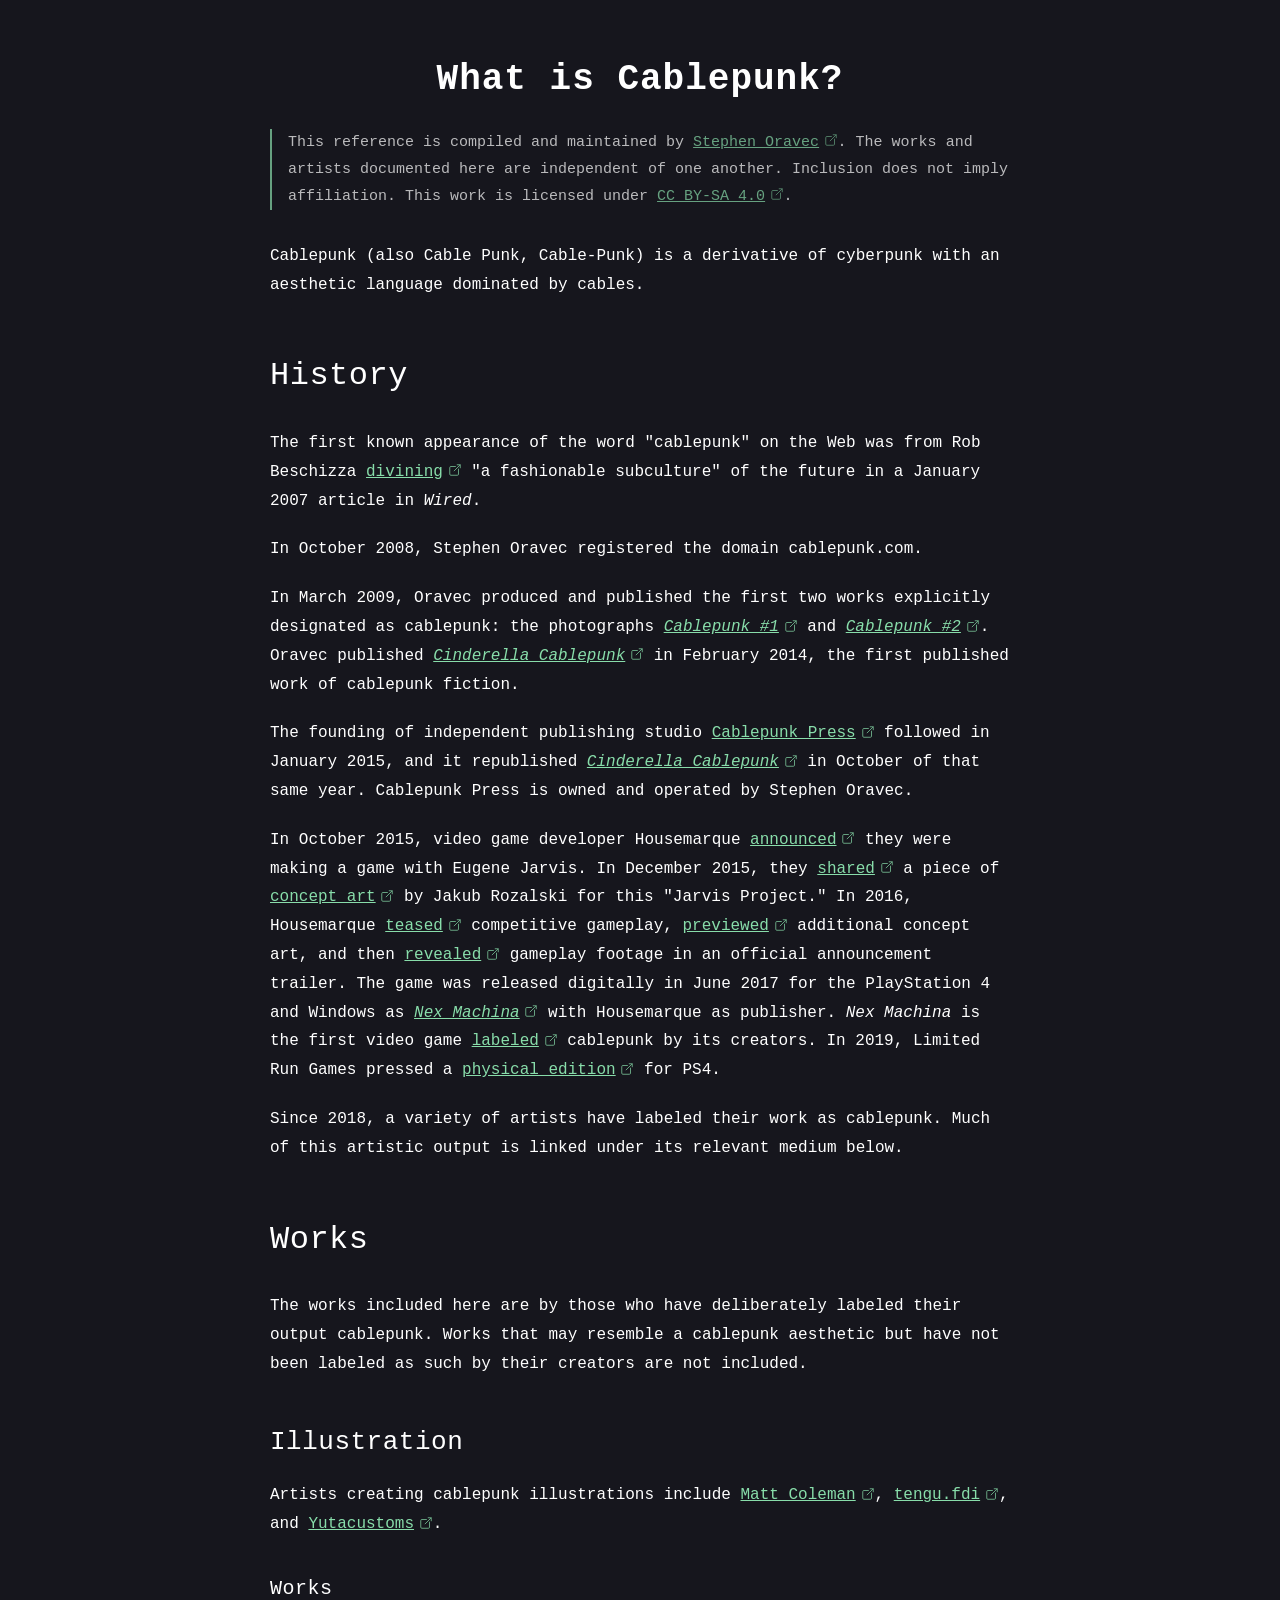
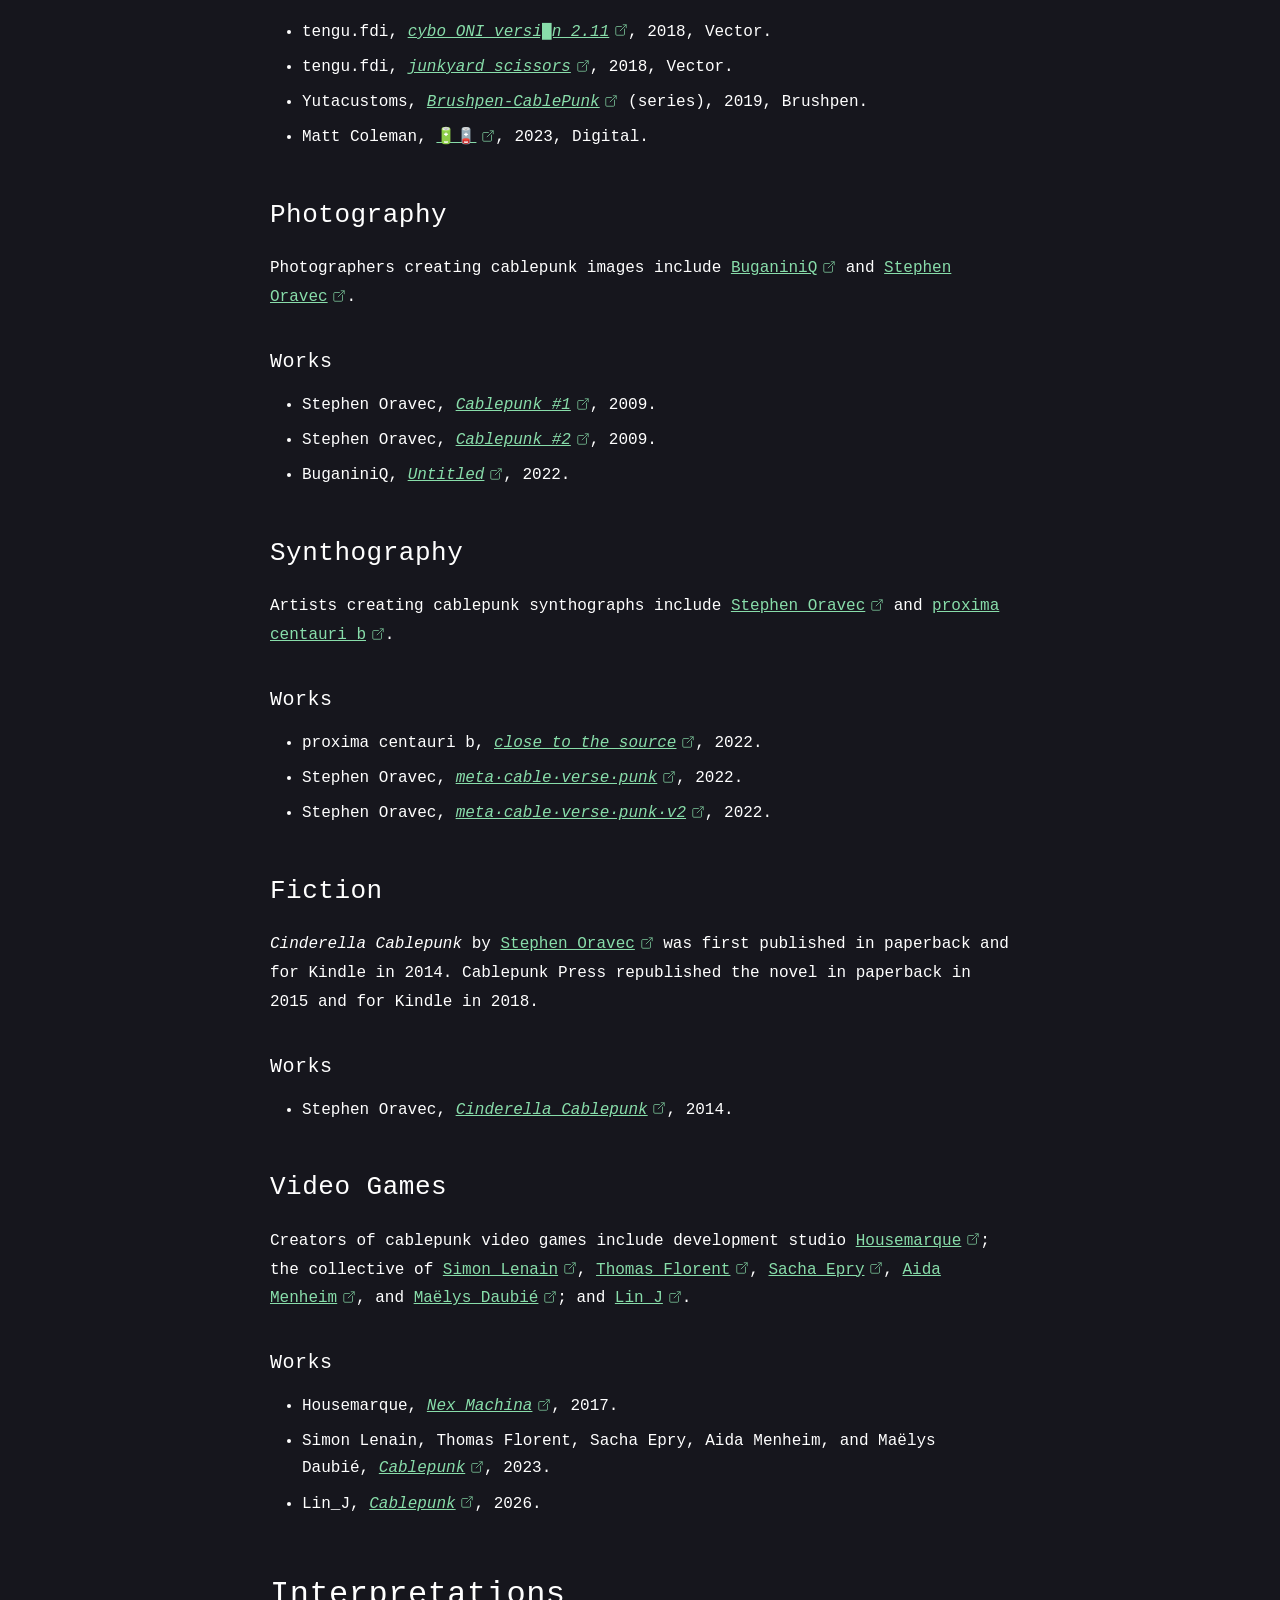
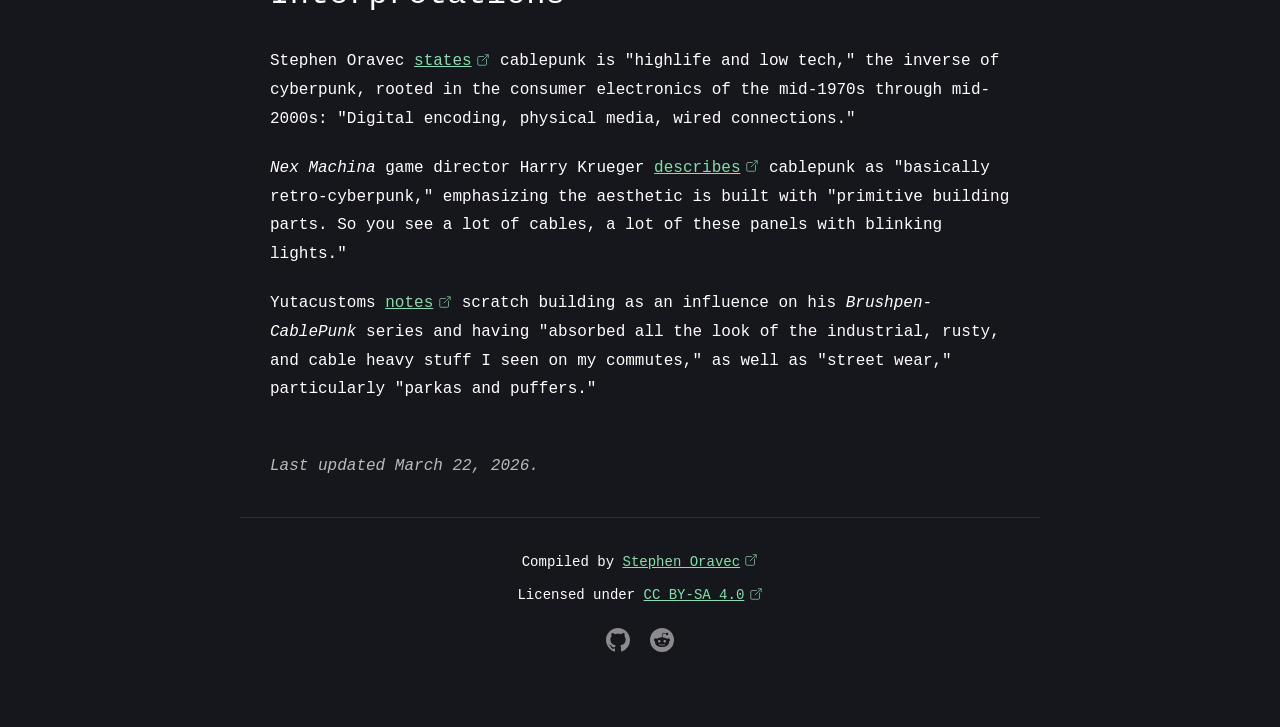
==== index.html @ 08243674 "Remove redundant tags" ====
<!DOCTYPE html>
<html lang="en">
<head>
    <meta charset="UTF-8">
    <meta name="viewport" content="width=device-width, initial-scale=1.0">
    <meta name="description" content="Cablepunk is a derivative of cyberpunk with an aesthetic language dominated by cables. A reference document: chronology and works.">
    <meta name="author" content="Stephen Oravec">
    <meta http-equiv="Content-Security-Policy" content="default-src 'self'; script-src 'none'; style-src 'self'; img-src 'self'; font-src 'self'; connect-src 'none'; frame-ancestors 'none'; base-uri 'self'; form-action 'self';">
    <title>What is Cablepunk? | cablepunk.net</title>
    <link rel="icon" type="image/png" href="/favicon.png">
    <link rel="stylesheet" href="/css/styles.css">
    <meta property="og:title" content="What is Cablepunk?">
    <meta property="og:description" content="Cablepunk is a derivative of cyberpunk with an aesthetic language dominated by cables. A reference document: chronology and works.">
    <meta property="og:url" content="https://cablepunk.net">
    <meta property="og:type" content="article">
    <meta property="og:site_name" content="cablepunk.net">
    <link rel="canonical" href="https://cablepunk.net">

    <script type="application/ld+json">
    {
        "@context": "https://schema.org",
        "@type": "Article",
        "headline": "What is Cablepunk?",
        "description": "Cablepunk is a derivative of cyberpunk with an aesthetic language dominated by cables. A reference document: chronology and works.",
        "author": {
            "@type": "Person",
            "name": "Stephen Oravec",
            "url": "https://stephenoravec.com"
        },
        "url": "https://cablepunk.net",
        "datePublished": "2026-03-22",
        "dateModified": "2026-03-22",
        "license": "https://creativecommons.org/licenses/by-sa/4.0/",
        "inLanguage": "en"
    }
    </script>
</head>
<body>
    <main>
        <article>
            <h1>What is Cablepunk?</h1>

            <p class="editorial-statement">This reference is compiled and maintained by <a href="https://stephenoravec.com" target="_blank" rel="noopener noreferrer">Stephen Oravec<span class="sr-only"> (opens in new tab)</span></a>. The works and artists documented here are independent of one another. Inclusion does not imply affiliation. This work is licensed under <a href="https://creativecommons.org/licenses/by-sa/4.0/" target="_blank" rel="noopener noreferrer">CC BY-SA 4.0<span class="sr-only"> (opens in new tab)</span></a>.</p>

            <p>Cablepunk (also Cable Punk, Cable-Punk) is a derivative of cyberpunk with an aesthetic language dominated by cables.</p>

            <h2>History</h2>

            <p>The first known appearance of the word "cablepunk" on the Web was from Rob Beschizza <a href="https://web.archive.org/web/20161222092302/https://www.wired.com/2007/01/memory_infinite/" target="_blank" rel="noopener noreferrer">divining<span class="sr-only"> (opens in new tab)</span></a> "a fashionable subculture" of the future in a January 2007 article in <em>Wired</em>.</p>

            <p>In October 2008, Stephen Oravec registered the domain cablepunk.com.</p>

            <p>In March 2009, Oravec produced and published the first two works explicitly designated as cablepunk: the photographs <em><a href="https://www.redbubble.com/shop/ap/4778109" target="_blank" rel="noopener noreferrer">Cablepunk #1<span class="sr-only"> (opens in new tab)</span></a></em> and <em><a href="https://www.redbubble.com/shop/ap/4784478" target="_blank" rel="noopener noreferrer">Cablepunk #2<span class="sr-only"> (opens in new tab)</span></a></em>. Oravec published <em><a href="https://www.amazon.com/Cinderella-Cablepunk-Stephen-Oravec/dp/1495960048/" target="_blank" rel="noopener noreferrer">Cinderella Cablepunk<span class="sr-only"> (opens in new tab)</span></a></em> in February 2014, the first published work of cablepunk fiction.</p>

            <p>The founding of independent publishing studio <a href="https://cablepunk.press/about" target="_blank" rel="noopener noreferrer">Cablepunk Press<span class="sr-only"> (opens in new tab)</span></a> followed in January 2015, and it republished <em><a href="https://www.amazon.com/Cinderella-Cablepunk-Stephen-Oravec/dp/099695340X/" target="_blank" rel="noopener noreferrer">Cinderella Cablepunk<span class="sr-only"> (opens in new tab)</span></a></em> in October of that same year. Cablepunk Press is owned and operated by Stephen Oravec.</p>

            <p>In October 2015, video game developer Housemarque <a href="https://www.youtube.com/watch?v=muyAEVPIXbU" target="_blank" rel="noopener noreferrer">announced<span class="sr-only"> (opens in new tab)</span></a> they were making a game with Eugene Jarvis. In December 2015, they <a href="https://web.archive.org/web/20151217023716/http://www.housemarque.com/xmas-calendar-day-9/" target="_blank" rel="noopener noreferrer">shared<span class="sr-only"> (opens in new tab)</span></a> a piece of <a href="https://web.archive.org/web/20160412103547/http://www.housemarque.com/wp-site/wp-content/uploads/2015/12/jackub.jpg" target="_blank" rel="noopener noreferrer">concept art<span class="sr-only"> (opens in new tab)</span></a> by Jakub Rozalski for this "Jarvis Project." In 2016, Housemarque <a href="https://www.youtube.com/watch?v=xsXp6oAu9N8" target="_blank" rel="noopener noreferrer">teased<span class="sr-only"> (opens in new tab)</span></a> competitive gameplay, <a href="https://www.youtube.com/watch?v=u3Y4rEE38uM" target="_blank" rel="noopener noreferrer">previewed<span class="sr-only"> (opens in new tab)</span></a> additional concept art, and then <a href="https://www.youtube.com/watch?v=7DeoMXhzypU" target="_blank" rel="noopener noreferrer">revealed<span class="sr-only"> (opens in new tab)</span></a> gameplay footage in an official announcement trailer. The game was released digitally in June 2017 for the PlayStation 4 and Windows as <em><a href="https://en.wikipedia.org/wiki/Nex_Machina" target="_blank" rel="noopener noreferrer">Nex Machina<span class="sr-only"> (opens in new tab)</span></a></em> with Housemarque as publisher. <em>Nex Machina</em> is the first video game <a href="https://web.archive.org/web/20170130153958/https://housemarque.com/nex-machina-is-set-in-a-cablepunk-world/" target="_blank" rel="noopener noreferrer">labeled<span class="sr-only"> (opens in new tab)</span></a> cablepunk by its creators. In 2019, Limited Run Games pressed a <a href="https://limitedrungames.com/products/limited-run-90-nex-machina-ps4" target="_blank" rel="noopener noreferrer">physical edition<span class="sr-only"> (opens in new tab)</span></a> for PS4.</p>

            <p>Since 2018, a variety of artists have labeled their work as cablepunk. Much of this artistic output is linked under its relevant medium below.</p>

            <h2>Works</h2>

            <p>The works included here are by those who have deliberately labeled their output cablepunk. Works that may resemble a cablepunk aesthetic but have not been labeled as such by their creators are not included.</p>

            <h3>Illustration</h3>

            <p>Artists creating cablepunk illustrations include <a href="https://www.instagram.com/mattnowhere.art/" target="_blank" rel="noopener noreferrer">Matt Coleman<span class="sr-only"> (opens in new tab)</span></a>, <a href="https://about.me/tengufdi" target="_blank" rel="noopener noreferrer">tengu.fdi<span class="sr-only"> (opens in new tab)</span></a>, and <a href="https://www.reddit.com/user/yutacustoms/" target="_blank" rel="noopener noreferrer">Yutacustoms<span class="sr-only"> (opens in new tab)</span></a>.</p>

            <h4>Works</h4>

            <ul>
                <li>tengu.fdi, <em><a href="https://www.instagram.com/p/BiaBCb6H7Zx/" target="_blank" rel="noopener noreferrer">cybo ONI versi█n 2.11<span class="sr-only"> (opens in new tab)</span></a></em>, 2018, Vector.</li>
                <li>tengu.fdi, <em><a href="https://www.instagram.com/p/Bie7tUHHh19/" target="_blank" rel="noopener noreferrer">junkyard scissors<span class="sr-only"> (opens in new tab)</span></a></em>, 2018, Vector.</li>
                <li>Yutacustoms, <em><a href="https://web.archive.org/web/20190818212635/https://yutacustoms.com/portfolio/brushpen-cablepunk/" target="_blank" rel="noopener noreferrer">Brushpen-CablePunk<span class="sr-only"> (opens in new tab)</span></a></em> (series), 2019, Brushpen.</li>
                <li>Matt Coleman, <a href="https://www.instagram.com/p/CpGAnUFuaA3/" target="_blank" rel="noopener noreferrer">🔋🪫<span class="sr-only"> (opens in new tab)</span></a>, 2023, Digital.</li>
            </ul>

            <h3>Photography</h3>

            <p>Photographers creating cablepunk images include <a href="https://www.instagram.com/buganiniq/" target="_blank" rel="noopener noreferrer">BuganiniQ<span class="sr-only"> (opens in new tab)</span></a> and <a href="https://stephenoravec.com/" target="_blank" rel="noopener noreferrer">Stephen Oravec<span class="sr-only"> (opens in new tab)</span></a>.</p>

            <h4>Works</h4>

            <ul>
                <li>Stephen Oravec, <em><a href="https://www.redbubble.com/shop/ap/4778109" target="_blank" rel="noopener noreferrer">Cablepunk #1<span class="sr-only"> (opens in new tab)</span></a></em>, 2009.</li>
                <li>Stephen Oravec, <em><a href="https://www.redbubble.com/shop/ap/4784478" target="_blank" rel="noopener noreferrer">Cablepunk #2<span class="sr-only"> (opens in new tab)</span></a></em>, 2009.</li>
                <li>BuganiniQ, <em><a href="https://www.instagram.com/p/CYMh8RDhj-x/" target="_blank" rel="noopener noreferrer">Untitled<span class="sr-only"> (opens in new tab)</span></a></em>, 2022.</li>
            </ul>

            <h3>Synthography</h3>

            <p>Artists creating cablepunk synthographs include <a href="https://stephenoravec.com/" target="_blank" rel="noopener noreferrer">Stephen Oravec<span class="sr-only"> (opens in new tab)</span></a> and <a href="https://proximacentaurib.xyz/" target="_blank" rel="noopener noreferrer">proxima centauri b<span class="sr-only"> (opens in new tab)</span></a>.</p>

            <h4>Works</h4>

            <ul>
                <li>proxima centauri b, <a href="https://www.instagram.com/p/CjUyrNCD4q_/" target="_blank" rel="noopener noreferrer"><em>close to the source</em><span class="sr-only"> (opens in new tab)</span></a>, 2022.</li>
                <li>Stephen Oravec, <a href="https://opensea.io/item/ethereum/0x73332dfc96b0d31856f7499e8b12417c43d25879/1" target="_blank" rel="noopener noreferrer"><em>meta·cable·verse·punk</em><span class="sr-only"> (opens in new tab)</span></a>, 2022.</li>
                <li>Stephen Oravec, <a href="https://opensea.io/item/polygon/0xed0b6104870401fa349209bd363a8d779d6b294c/111136037625213522615241391216553970449762786264174565612409490515988542652417" target="_blank" rel="noopener noreferrer"><em>meta·cable·verse·punk·v2</em><span class="sr-only"> (opens in new tab)</span></a>, 2022.</li>
            </ul>

            <h3>Fiction</h3>

            <p><em>Cinderella Cablepunk</em> by <a href="https://stephenoravec.com/" target="_blank" rel="noopener noreferrer">Stephen Oravec<span class="sr-only"> (opens in new tab)</span></a> was first published in paperback and for Kindle in 2014. Cablepunk Press republished the novel in paperback in 2015 and for Kindle in 2018.</p>

            <h4>Works</h4>

            <ul>
                <li>Stephen Oravec, <em><a href="https://www.amazon.com/Cinderella-Cablepunk-Stephen-Oravec/dp/1495960048/" target="_blank" rel="noopener noreferrer">Cinderella Cablepunk<span class="sr-only"> (opens in new tab)</span></a></em>, 2014.</li>
            </ul>

            <h3>Video Games</h3>

            <p>Creators of cablepunk video games include development studio <a href="https://housemarque.com/" target="_blank" rel="noopener noreferrer">Housemarque<span class="sr-only"> (opens in new tab)</span></a>; the collective of <a href="https://65230decb1b18.site123.me/" target="_blank" rel="noopener noreferrer">Simon Lenain<span class="sr-only"> (opens in new tab)</span></a>, <a href="https://whismirk.itch.io/" target="_blank" rel="noopener noreferrer">Thomas Florent<span class="sr-only"> (opens in new tab)</span></a>, <a href="https://ssoulslasher.wixsite.com/sacha-epry" target="_blank" rel="noopener noreferrer">Sacha Epry<span class="sr-only"> (opens in new tab)</span></a>, <a href="https://aidamenheim.myportfolio.com/" target="_blank" rel="noopener noreferrer">Aida Menheim<span class="sr-only"> (opens in new tab)</span></a>, and <a href="https://sheevsuke.artstation.com/" target="_blank" rel="noopener noreferrer">Maëlys Daubié<span class="sr-only"> (opens in new tab)</span></a>; and <a href="https://lin-j.itch.io/" target="_blank" rel="noopener noreferrer">Lin_J<span class="sr-only"> (opens in new tab)</span></a>.</p>

            <h4>Works</h4>

            <ul>
                <li>Housemarque, <em><a href="https://housemarque.com/games/nexmachina/" target="_blank" rel="noopener noreferrer">Nex Machina<span class="sr-only"> (opens in new tab)</span></a></em>, 2017.</li>
                <li>Simon Lenain, Thomas Florent, Sacha Epry, Aida Menheim, and Maëlys Daubié, <em><a href="https://web.archive.org/web/20230519204348/https://ekoon.itch.io/cablepunk" target="_blank" rel="noopener noreferrer">Cablepunk<span class="sr-only"> (opens in new tab)</span></a></em>, 2023.</li>
                <li>Lin_J, <em><a href="https://lin-j.itch.io/cablepunk" target="_blank" rel="noopener noreferrer">Cablepunk<span class="sr-only"> (opens in new tab)</span></a></em>, 2026.</li>
            </ul>

            <h2>Interpretations</h2>

            <p>Stephen Oravec <a href="https://stephenoravec.com/cablepunk" target="_blank" rel="noopener noreferrer">states<span class="sr-only"> (opens in new tab)</span></a> cablepunk is "highlife and low tech," the inverse of cyberpunk, rooted in the consumer electronics of the mid-1970s through mid-2000s: "Digital encoding, physical media, wired connections."</p>

            <p><em>Nex Machina</em> game director Harry Krueger <a href="https://www.youtube.com/watch?v=u3Y4rEE38uM" target="_blank" rel="noopener noreferrer">describes<span class="sr-only"> (opens in new tab)</span></a> cablepunk as "basically retro-cyberpunk," emphasizing the aesthetic is built with "primitive building parts. So you see a lot of cables, a lot of these panels with blinking lights."</p>

            <p>Yutacustoms <a href="https://web.archive.org/web/20190330063656/https://www.yutacustoms.com/2019/03/10/cable-punk-a-sub-genre-in-the-making/" target="_blank" rel="noopener noreferrer">notes<span class="sr-only"> (opens in new tab)</span></a> scratch building as an influence on his <em>Brushpen-CablePunk</em> series and having "absorbed all the look of the industrial, rusty, and cable heavy stuff I seen on my commutes," as well as "street wear," particularly "parkas and puffers."</p>

            <p class="updated"><em>Last updated March 22, 2026.</em></p>
        </article>
    </main>

    <footer>
        <p class="byline">Compiled by <a href="https://stephenoravec.com" target="_blank" rel="noopener noreferrer">Stephen Oravec<span class="sr-only"> (opens in new tab)</span></a></p>
        <p class="license">Licensed under <a href="https://creativecommons.org/licenses/by-sa/4.0/" target="_blank" rel="noopener noreferrer">CC BY-SA 4.0<span class="sr-only"> (opens in new tab)</span></a></p>
        <div class="footer-icons">
            <a href="https://github.com/StephenOravec/cablepunk.net" target="_blank" rel="noopener noreferrer" aria-label="GitHub repository">
                <svg width="24" height="24" viewBox="0 0 24 24" fill="currentColor" xmlns="http://www.w3.org/2000/svg">
                    <path d="M12 0C5.37 0 0 5.37 0 12c0 5.31 3.435 9.795 8.205 11.385.6.105.825-.255.825-.57 0-.285-.015-1.23-.015-2.235-3.015.555-3.795-.735-4.035-1.41-.135-.345-.72-1.41-1.23-1.695-.42-.225-1.02-.78-.015-.795.945-.015 1.62.87 1.845 1.23 1.08 1.815 2.805 1.305 3.495.99.105-.78.42-1.305.765-1.605-2.67-.3-5.46-1.335-5.46-5.925 0-1.305.465-2.385 1.23-3.225-.12-.3-.54-1.53.12-3.18 0 0 1.005-.315 3.3 1.23.96-.27 1.98-.405 3-.405s2.04.135 3 .405c2.295-1.56 3.3-1.23 3.3-1.23.66 1.65.24 2.88.12 3.18.765.84 1.23 1.905 1.23 3.225 0 4.605-2.805 5.625-5.475 5.925.435.375.81 1.095.81 2.22 0 1.605-.015 2.895-.015 3.3 0 .315.225.69.825.57A12.02 12.02 0 0024 12c0-6.63-5.37-12-12-12z"/>
                </svg>
            </a>
            <a href="https://www.reddit.com/r/cablepunk/" target="_blank" rel="noopener noreferrer" aria-label="r/cablepunk subreddit">
                <svg width="24" height="24" viewBox="0 0 24 24" fill="currentColor" xmlns="http://www.w3.org/2000/svg">
                    <path d="M12 0A12 12 0 000 12a12 12 0 0012 12 12 12 0 0012-12A12 12 0 0012 0zm5.01 4.744c.688 0 1.25.561 1.25 1.249a1.25 1.25 0 01-2.498.056l-2.597-.547-.8 3.747c1.824.07 3.48.632 4.674 1.488.308-.309.73-.491 1.207-.491.968 0 1.754.786 1.754 1.754 0 .716-.435 1.333-1.01 1.614a3.111 3.111 0 01.042.52c0 2.694-3.13 4.87-7.004 4.87-3.874 0-7.004-2.176-7.004-4.87 0-.183.015-.366.043-.534A1.748 1.748 0 014.028 12c0-.968.786-1.754 1.754-1.754.463 0 .898.196 1.207.49 1.207-.883 2.878-1.43 4.744-1.487l.885-4.182a.342.342 0 01.14-.197.35.35 0 01.238-.042l2.906.617a1.214 1.214 0 011.108-.701zM9.25 12C8.561 12 8 12.562 8 13.25c0 .687.561 1.248 1.25 1.248.687 0 1.248-.561 1.248-1.249 0-.688-.561-1.249-1.249-1.249zm5.5 0c-.687 0-1.248.561-1.248 1.25 0 .687.561 1.248 1.249 1.248.688 0 1.249-.561 1.249-1.249 0-.687-.562-1.249-1.25-1.249zm-5.466 3.99a.327.327 0 00-.231.094.33.33 0 000 .463c.842.842 2.484.913 2.961.913.477 0 2.105-.056 2.961-.913a.361.361 0 000-.463.327.327 0 00-.462 0c-.545.533-1.684.73-2.512.73-.828 0-1.953-.197-2.498-.73a.327.327 0 00-.219-.094z"/>
                </svg>
            </a>
        </div>
    </footer>
</body>
</html>
---- css/styles.css ----
/* ================================
   BASE
   ================================ */
* {
    margin: 0;
    padding: 0;
    box-sizing: border-box;
}

body {
    background-color: #16161d;
    color: #ffffff;
    font-family: "SF Mono", "Fira Code", "Consolas", "Monaco", "Courier New", monospace;
    min-height: 100vh;
    line-height: 1.8;
}

/* ================================
   MAIN CONTENT
   ================================ */
main {
    max-width: 800px;
    margin: 0 auto;
    padding: 2rem 20px 1rem 20px;
}

/* ================================
   TYPOGRAPHY
   ================================ */
h1 {
    font-size: 28px;
    letter-spacing: 1px;
    text-align: center;
    margin-bottom: 1rem;
}

h2 {
    font-size: 26px;
    font-weight: normal;
    margin-top: 2.5rem;
    margin-bottom: 1rem;
    letter-spacing: 0.5px;
}

h3 {
    font-size: 22px;
    font-weight: normal;
    margin-top: 2rem;
    margin-bottom: 0.75rem;
    letter-spacing: 0.5px;
}

h4 {
    font-size: 18px;
    font-weight: normal;
    margin-top: 1.5rem;
    margin-bottom: 0.5rem;
    letter-spacing: 0.5px;
}

p {
    margin-bottom: 1.25rem;
}

/* ================================
   LINKS
   ================================ */
a {
    color: #88ddaa;
    text-decoration: underline;
    transition: color 0.2s ease;
}

a:hover {
    color: #aaeebb;
}

/* ================================
   LISTS
   ================================ */
ul {
    margin-bottom: 1.25rem;
    padding-left: 2rem;
}

li {
    margin-bottom: 0.5rem;
    line-height: 1.7;
}

/* ================================
   EDITORIAL STATEMENT
   ================================ */
.editorial-statement {
    font-size: 14px;
    opacity: 0.7;
    border-left: 2px solid #88ddaa;
    padding-left: 1rem;
    margin-bottom: 2rem;
}

/* ================================
   UPDATED DATE
   ================================ */
.updated {
    font-size: 14px;
    margin-top: 3rem;
    opacity: 0.7;
}

/* ================================
   EXTERNAL LINK INDICATORS
   ================================ */
a[target="_blank"]::after {
    content: "";
    display: inline-block;
    width: 14px;
    height: 14px;
    margin-left: 0.3em;
    background-color: currentColor;
    mask-image: url('/images/open-outline.svg');
    mask-size: contain;
    mask-repeat: no-repeat;
    mask-position: center;
    -webkit-mask-image: url('/images/open-outline.svg');
    -webkit-mask-size: contain;
    -webkit-mask-repeat: no-repeat;
    -webkit-mask-position: center;
    vertical-align: -0.1em;
    opacity: 0.8;
    transition: opacity 0.2s ease;
    font-style: normal;
}

a[target="_blank"]:hover::after {
    opacity: 1;
}

/* ================================
   SCREEN READER
   ================================ */
.sr-only {
    position: absolute;
    width: 1px;
    height: 1px;
    padding: 0;
    margin: -1px;
    overflow: hidden;
    clip: rect(0, 0, 0, 0);
    white-space: nowrap;
    border-width: 0;
}

/* ================================
   FOOTER
   ================================ */
footer {
    max-width: 800px;
    margin: 0 auto;
    padding: 2rem 20px 3rem 20px;
    border-top: 1px solid rgba(255, 255, 255, 0.1);
    text-align: center;
}

.byline {
    font-size: 14px;
    margin-bottom: 0.5rem;
}

.license {
    font-size: 14px;
    margin-bottom: 1.25rem;
}

.footer-icons {
    display: flex;
    justify-content: center;
    gap: 1.25rem;
}

.footer-icons a {
    color: rgba(255, 255, 255, 0.5);
    text-decoration: none;
    transition: color 0.2s ease;
}

.footer-icons a:hover {
    color: #ffffff;
}

/* No external link icon on footer icons */
.footer-icons a::after {
    display: none;
}

/* ================================
   DESKTOP (768px and up)
   ================================ */
@media (min-width: 768px) {
    main {
        padding: 3rem 30px 1rem 30px;
    }

    h1 {
        font-size: 36px;
    }

    h2 {
        font-size: 32px;
        margin-top: 3rem;
        margin-bottom: 1.5rem;
    }

    h3 {
        font-size: 26px;
        margin-top: 2.5rem;
        margin-bottom: 1rem;
    }

    h4 {
        font-size: 20px;
        margin-top: 2rem;
        margin-bottom: 0.75rem;
    }

    .editorial-statement {
        font-size: 15px;
    }

    .updated {
        font-size: 16px;
    }

    footer {
        padding: 2rem 30px 4rem 30px;
    }
}
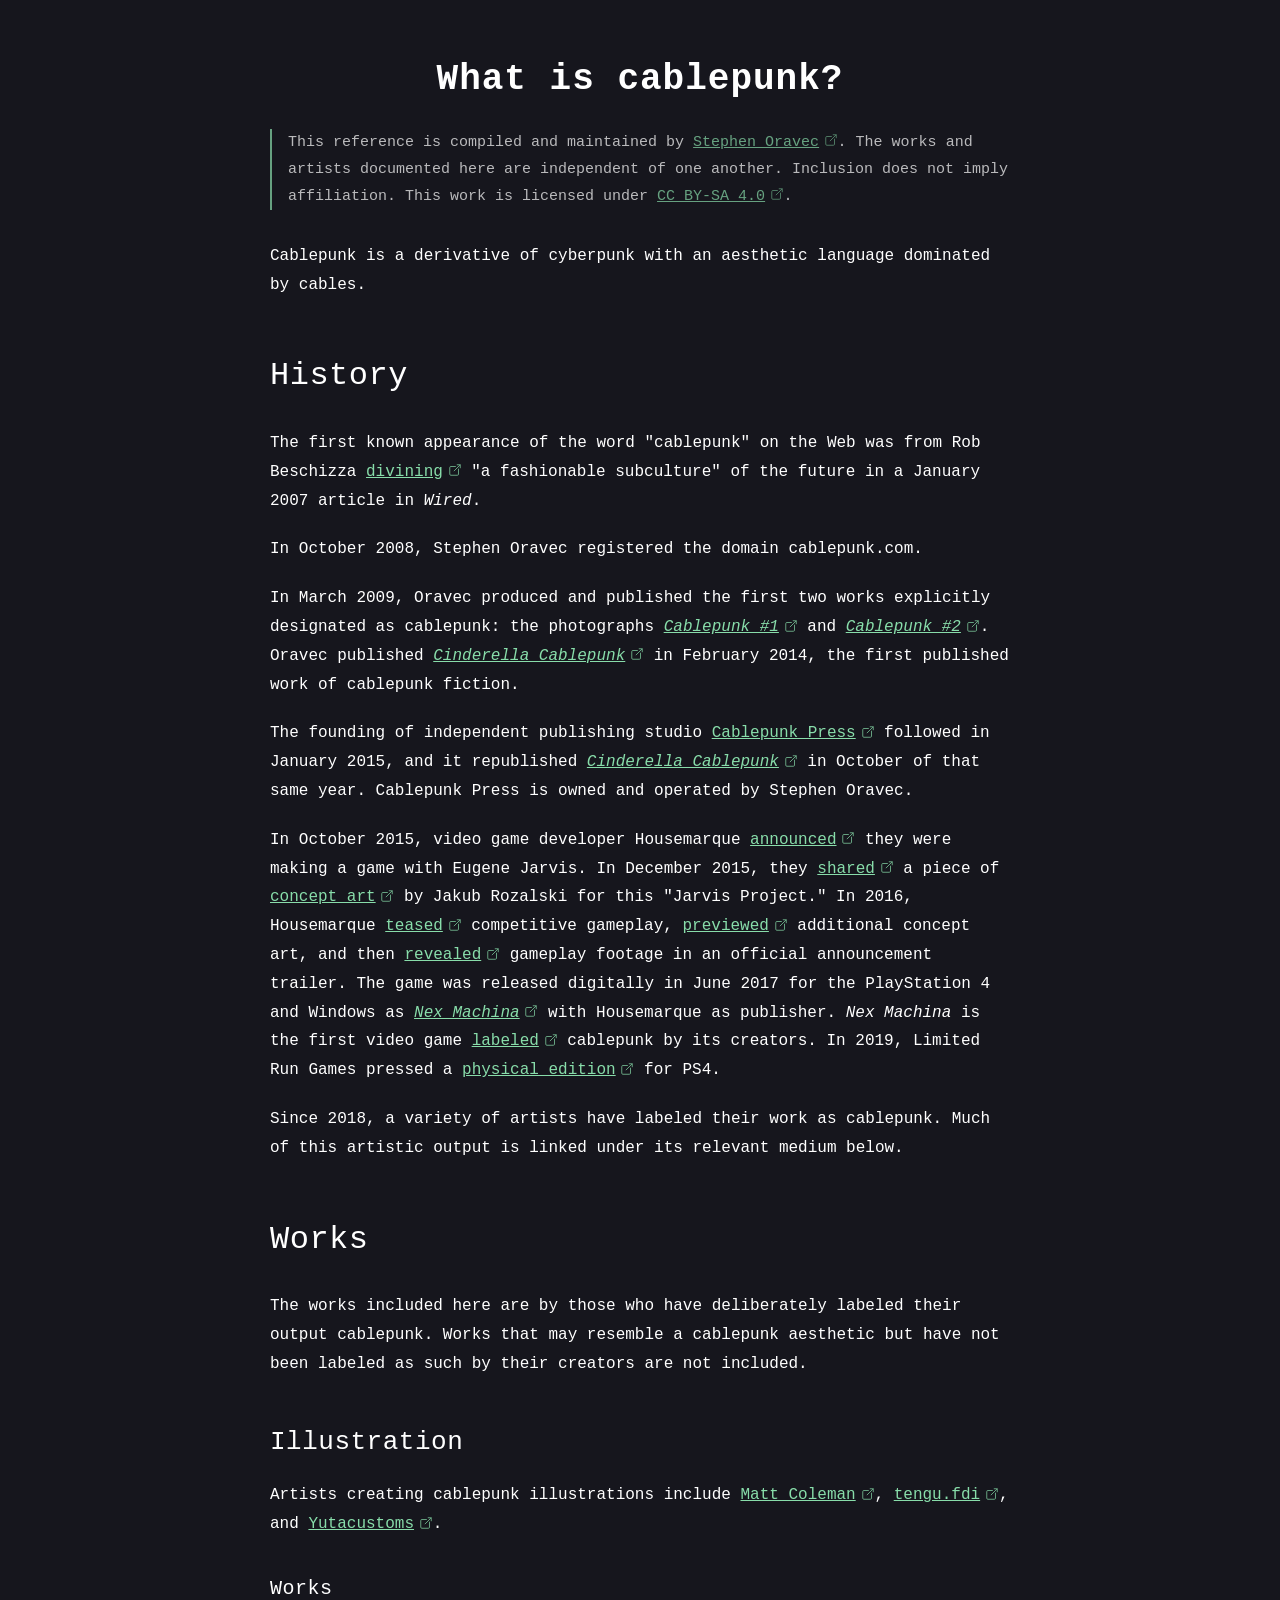
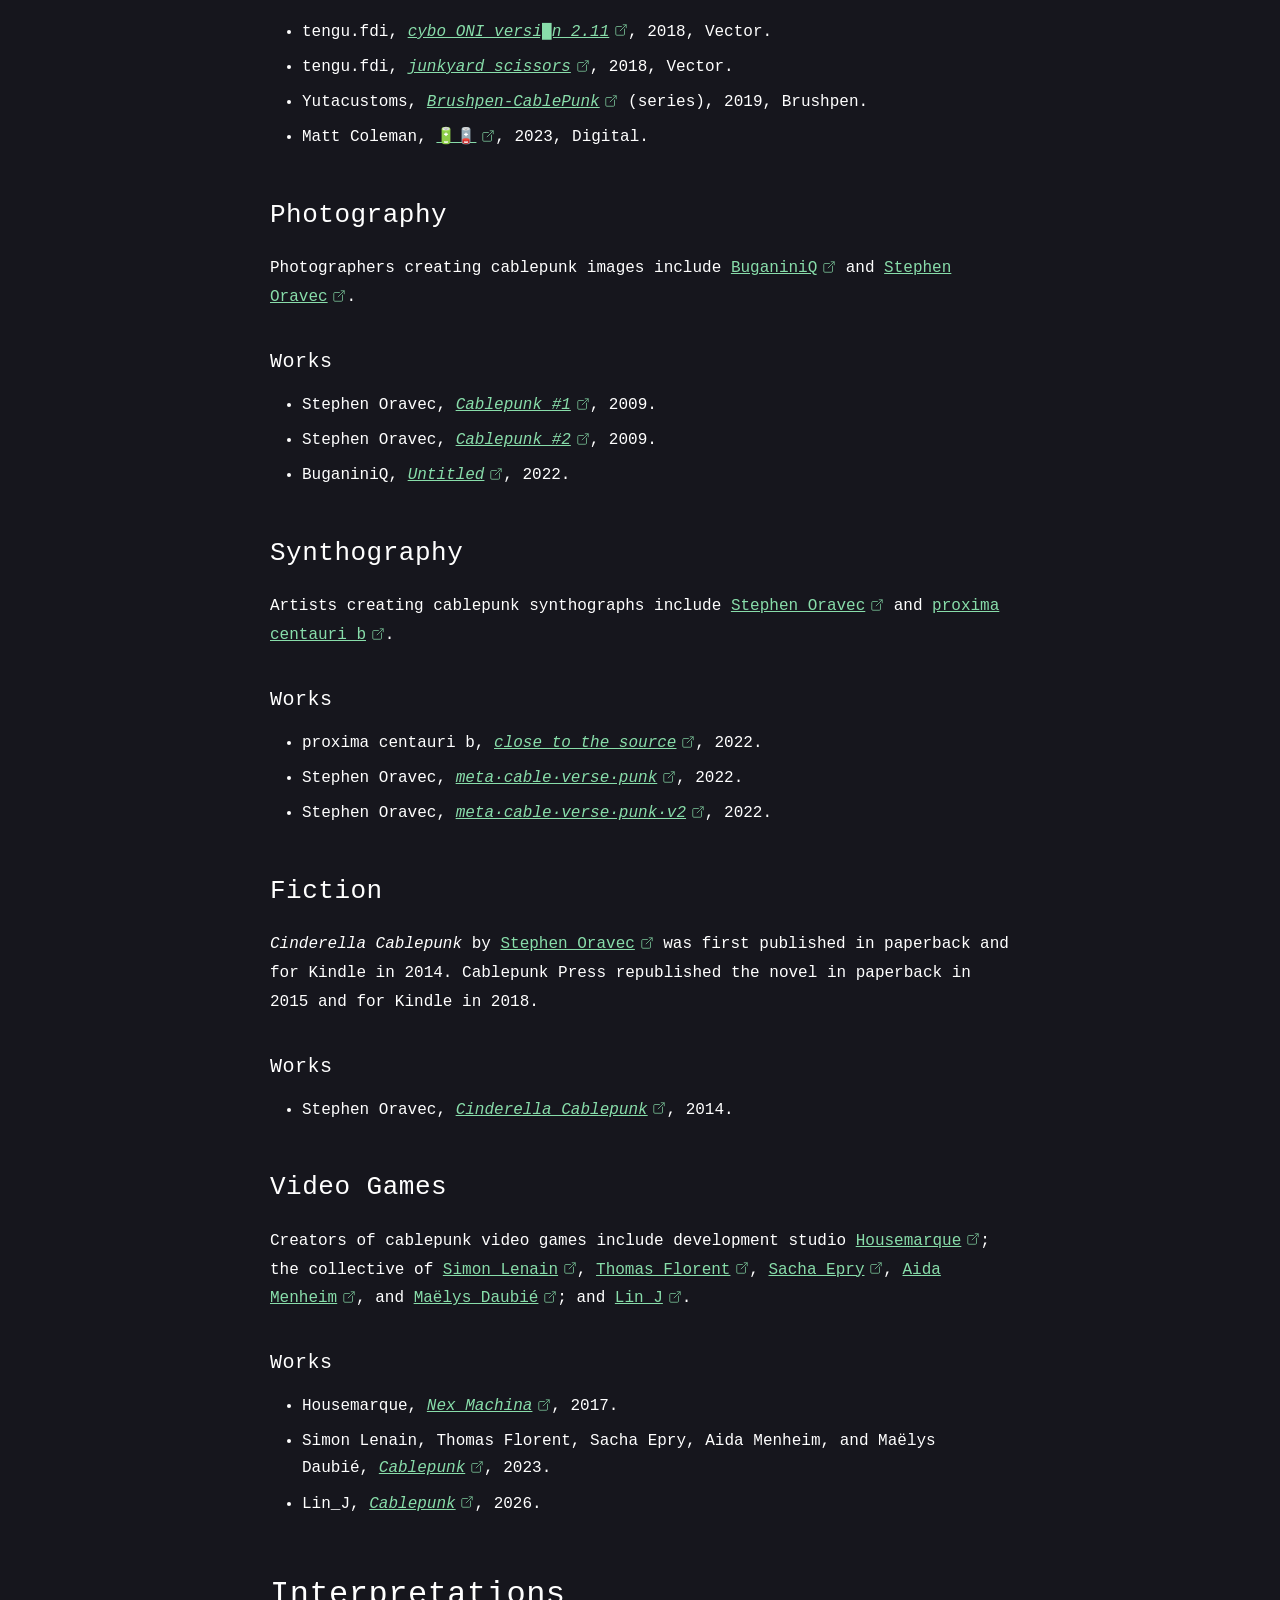
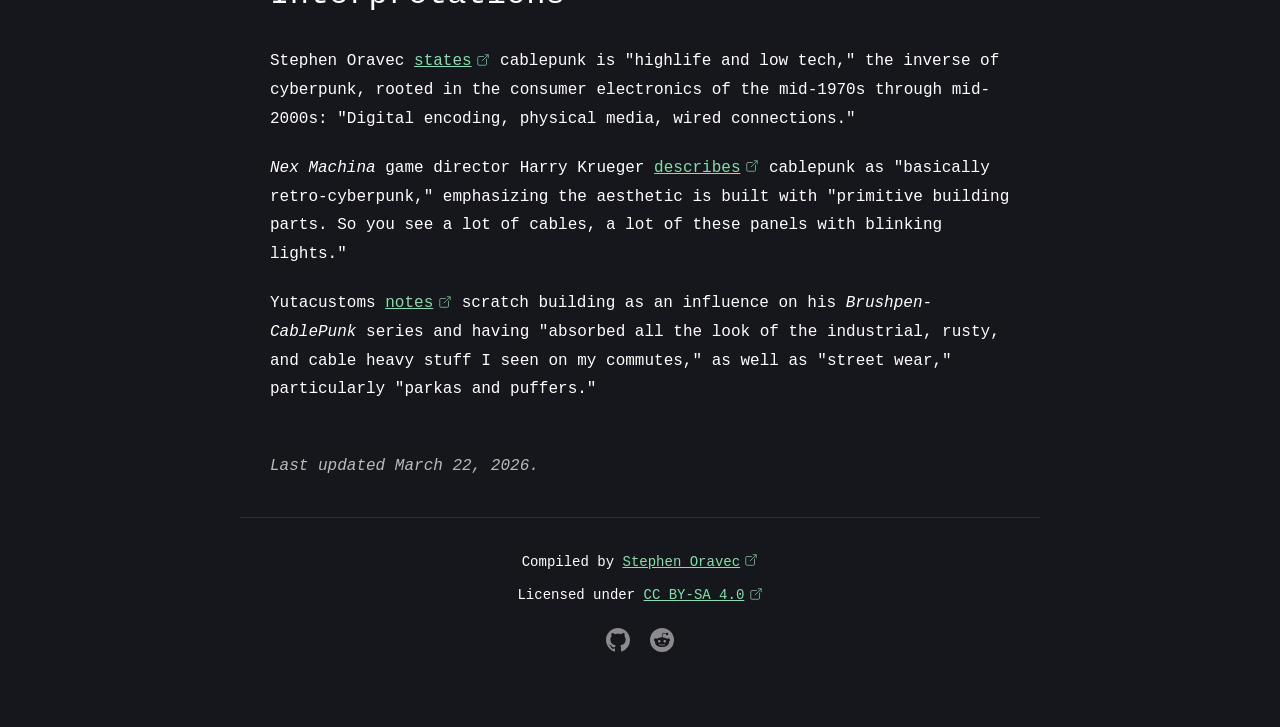
==== commit caacd74e: "Change capitalization" ====
--- a/index.html
+++ b/index.html
@@ -6,10 +6,10 @@
     <meta name="description" content="Cablepunk is a derivative of cyberpunk with an aesthetic language dominated by cables. A reference document: chronology and works.">
     <meta name="author" content="Stephen Oravec">
     <meta http-equiv="Content-Security-Policy" content="default-src 'self'; script-src 'none'; style-src 'self'; img-src 'self'; font-src 'self'; connect-src 'none'; frame-ancestors 'none'; base-uri 'self'; form-action 'self';">
-    <title>What is Cablepunk? | cablepunk.net</title>
+    <title>What is cablepunk? | cablepunk.net</title>
     <link rel="icon" type="image/png" href="/favicon.png">
     <link rel="stylesheet" href="/css/styles.css">
-    <meta property="og:title" content="What is Cablepunk?">
+    <meta property="og:title" content="What is cablepunk?">
     <meta property="og:description" content="Cablepunk is a derivative of cyberpunk with an aesthetic language dominated by cables. A reference document: chronology and works.">
     <meta property="og:url" content="https://cablepunk.net">
     <meta property="og:type" content="article">
@@ -20,7 +20,7 @@
     {
         "@context": "https://schema.org",
         "@type": "Article",
-        "headline": "What is Cablepunk?",
+        "headline": "What is cablepunk?",
         "description": "Cablepunk is a derivative of cyberpunk with an aesthetic language dominated by cables. A reference document: chronology and works.",
         "author": {
             "@type": "Person",
@@ -38,11 +38,11 @@
 <body>
     <main>
         <article>
-            <h1>What is Cablepunk?</h1>
+            <h1>What is cablepunk?</h1>
 
             <p class="editorial-statement">This reference is compiled and maintained by <a href="https://stephenoravec.com" target="_blank" rel="noopener noreferrer">Stephen Oravec<span class="sr-only"> (opens in new tab)</span></a>. The works and artists documented here are independent of one another. Inclusion does not imply affiliation. This work is licensed under <a href="https://creativecommons.org/licenses/by-sa/4.0/" target="_blank" rel="noopener noreferrer">CC BY-SA 4.0<span class="sr-only"> (opens in new tab)</span></a>.</p>
 
-            <p>Cablepunk (also Cable Punk, Cable-Punk) is a derivative of cyberpunk with an aesthetic language dominated by cables.</p>
+            <p>Cablepunk is a derivative of cyberpunk with an aesthetic language dominated by cables.</p>
 
             <h2>History</h2>
 
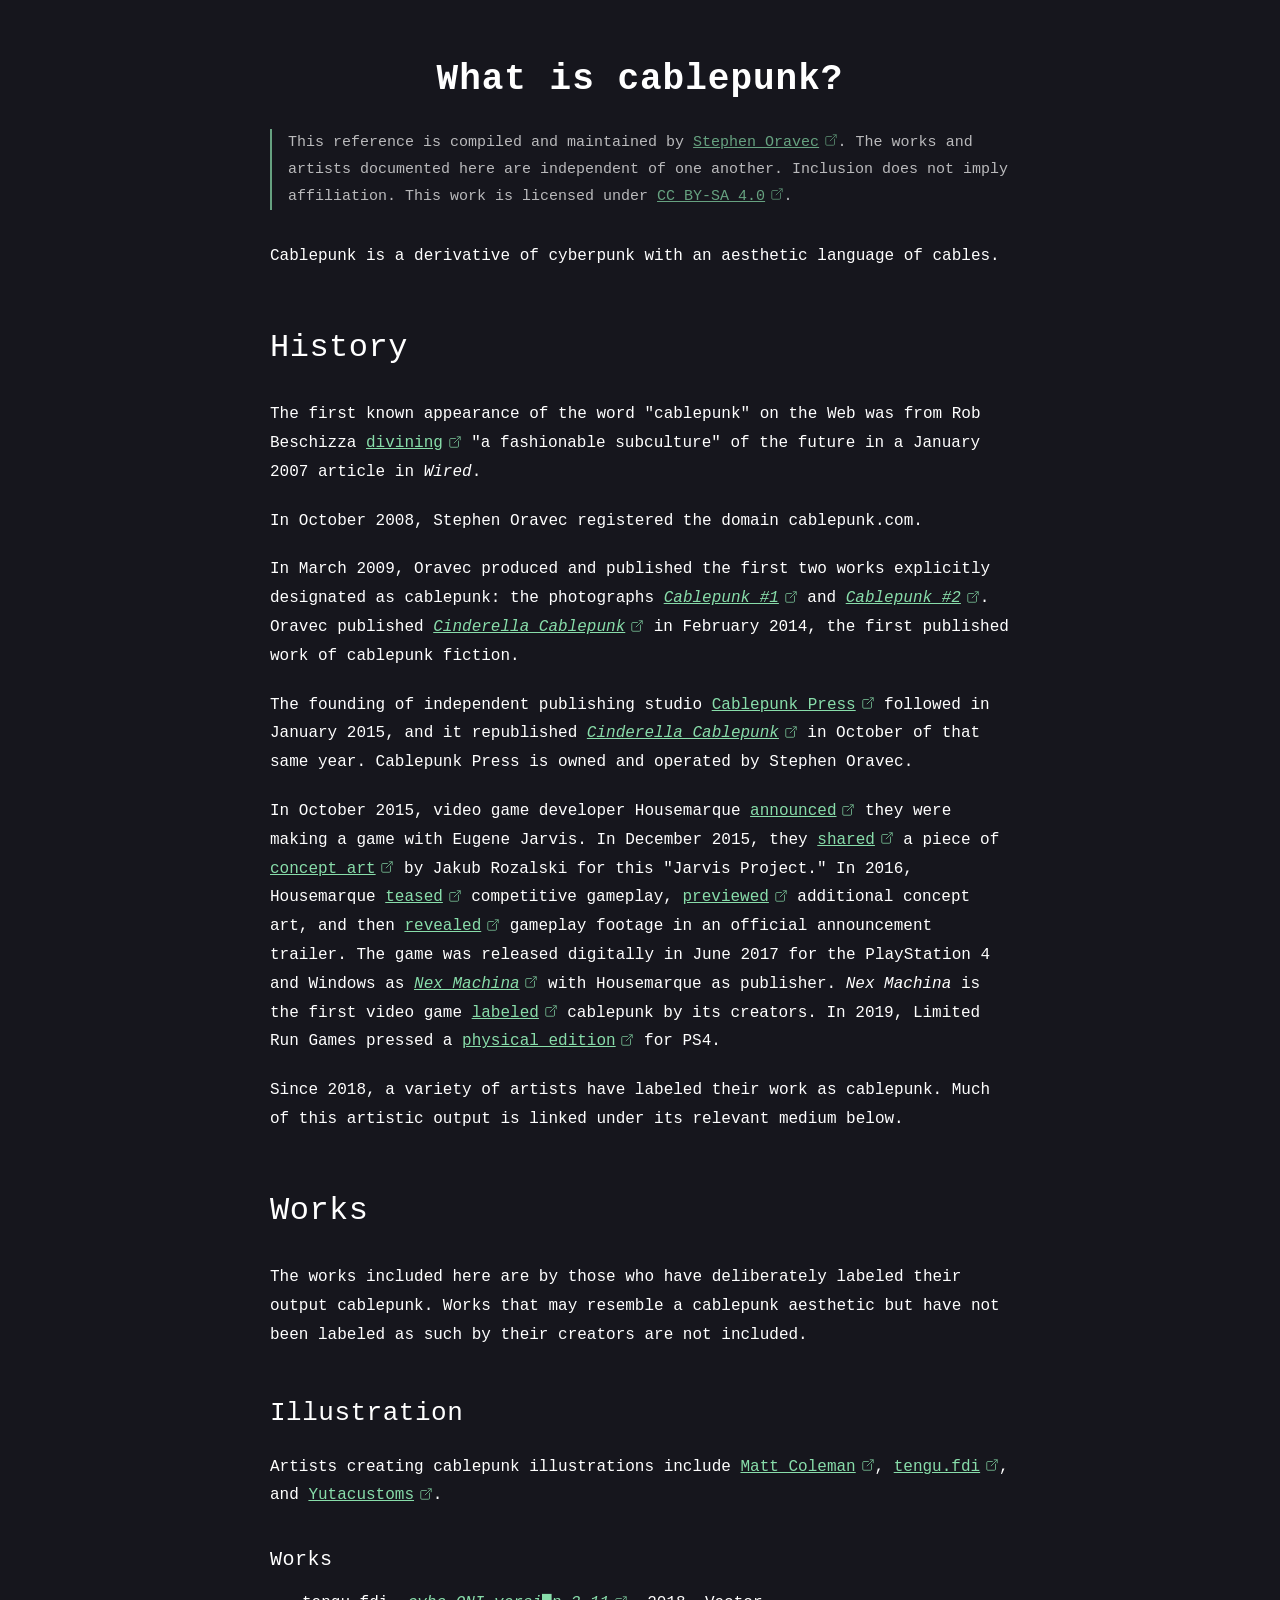
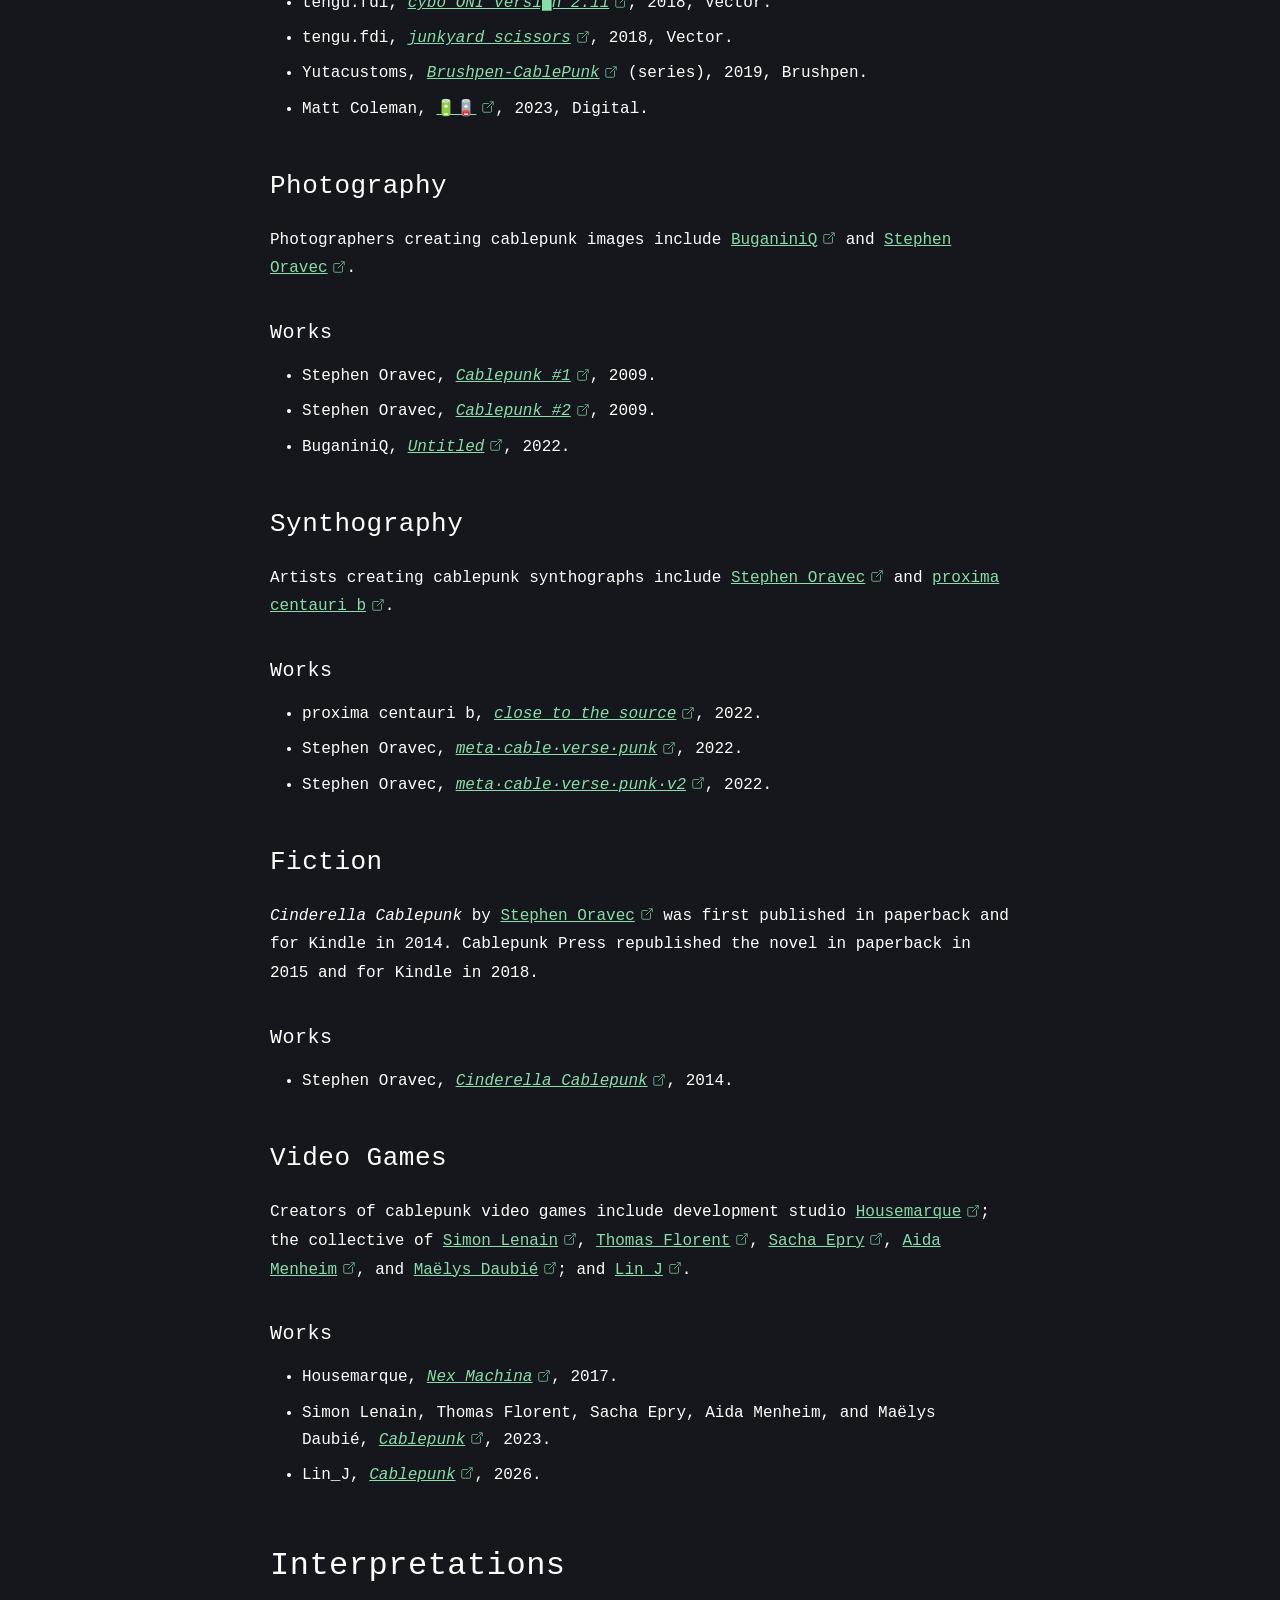
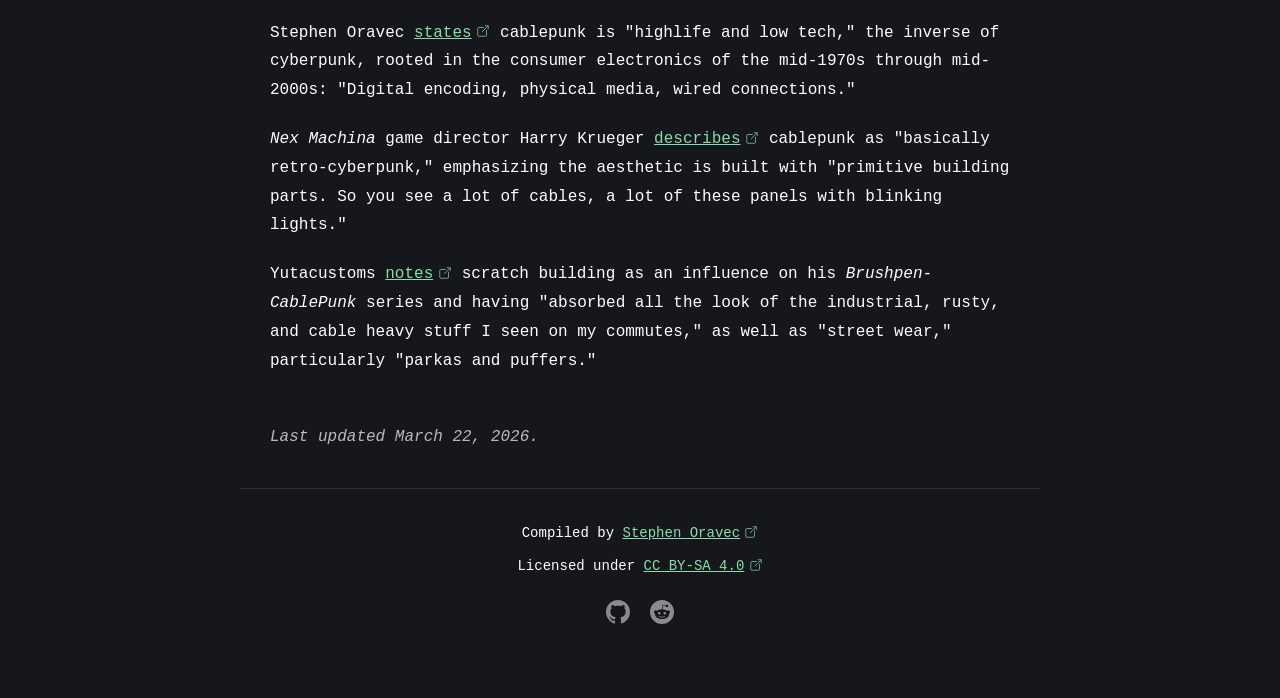
==== commit 7b85e3dd: "Simplify definition" ====
--- a/index.html
+++ b/index.html
@@ -42,7 +42,7 @@
 
             <p class="editorial-statement">This reference is compiled and maintained by <a href="https://stephenoravec.com" target="_blank" rel="noopener noreferrer">Stephen Oravec<span class="sr-only"> (opens in new tab)</span></a>. The works and artists documented here are independent of one another. Inclusion does not imply affiliation. This work is licensed under <a href="https://creativecommons.org/licenses/by-sa/4.0/" target="_blank" rel="noopener noreferrer">CC BY-SA 4.0<span class="sr-only"> (opens in new tab)</span></a>.</p>
 
-            <p>Cablepunk is a derivative of cyberpunk with an aesthetic language dominated by cables.</p>
+            <p>Cablepunk is a derivative of cyberpunk with an aesthetic language of cables.</p>
 
             <h2>History</h2>
 
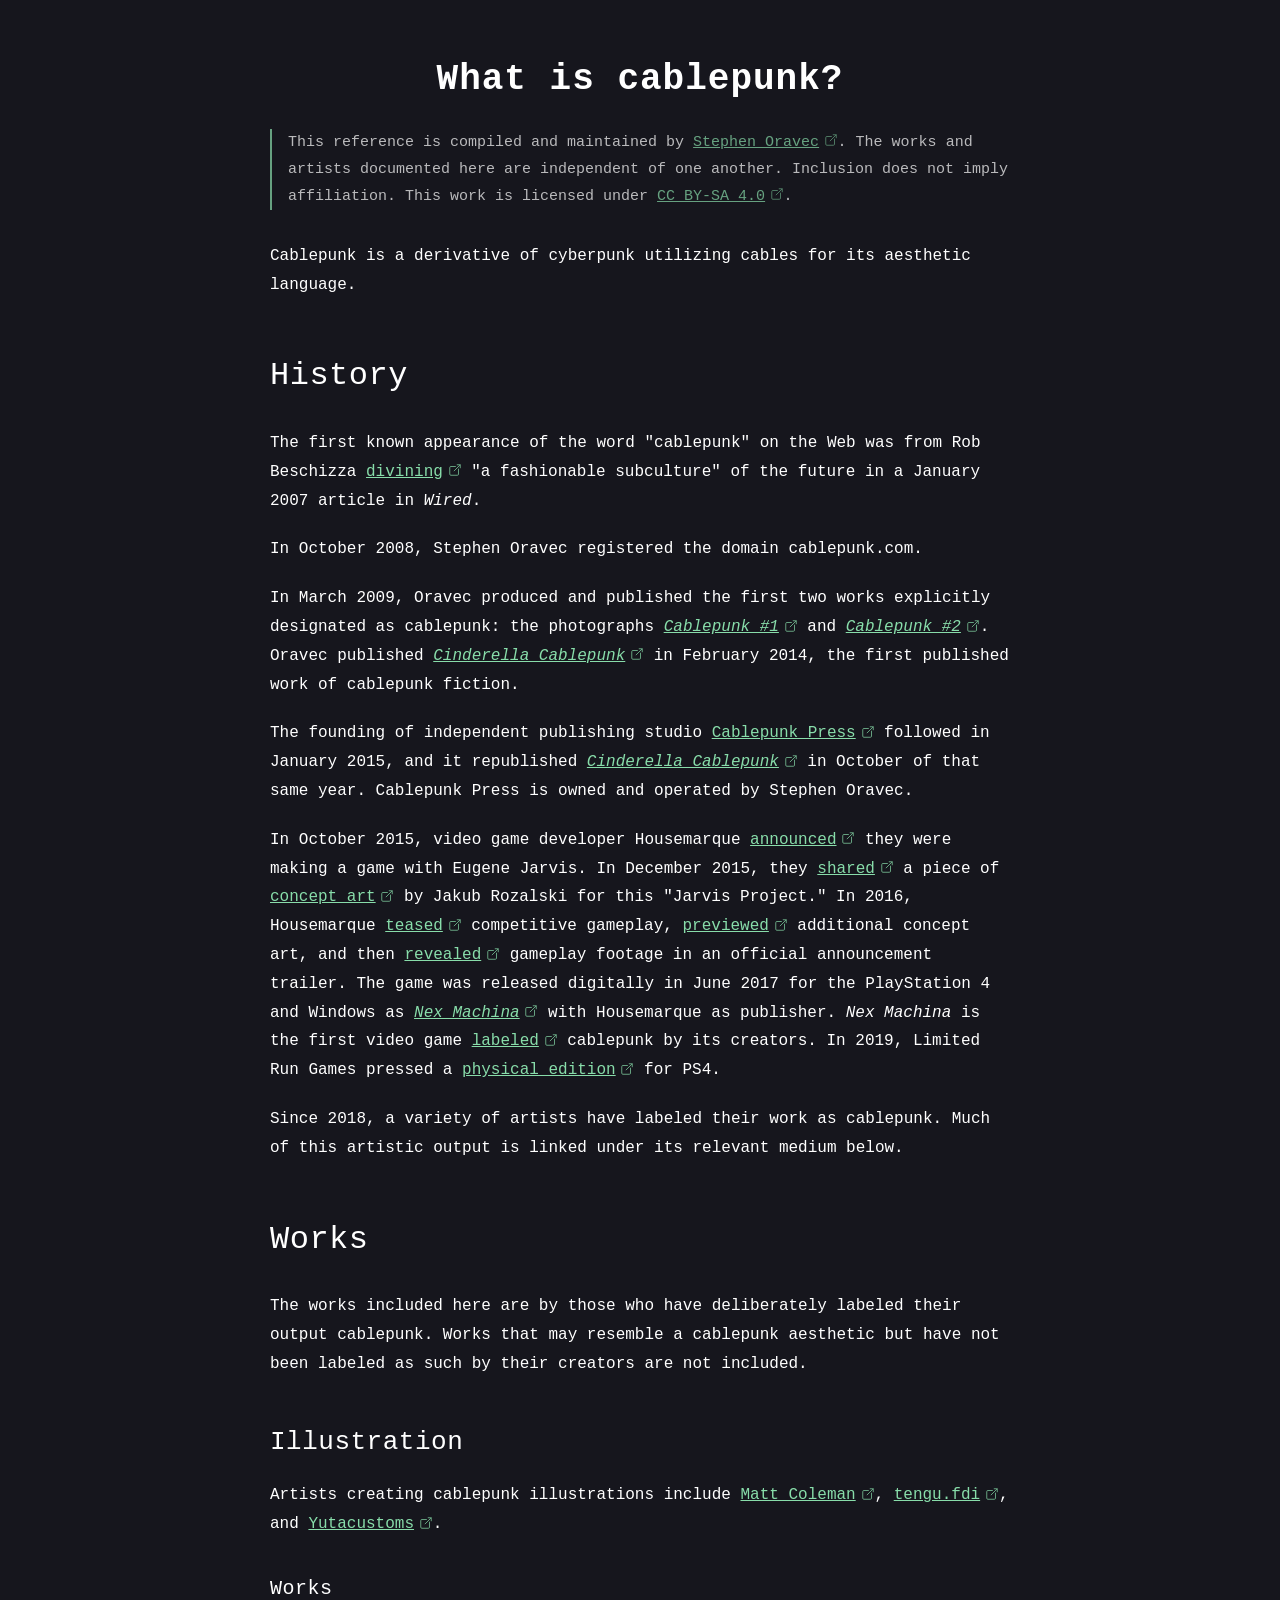
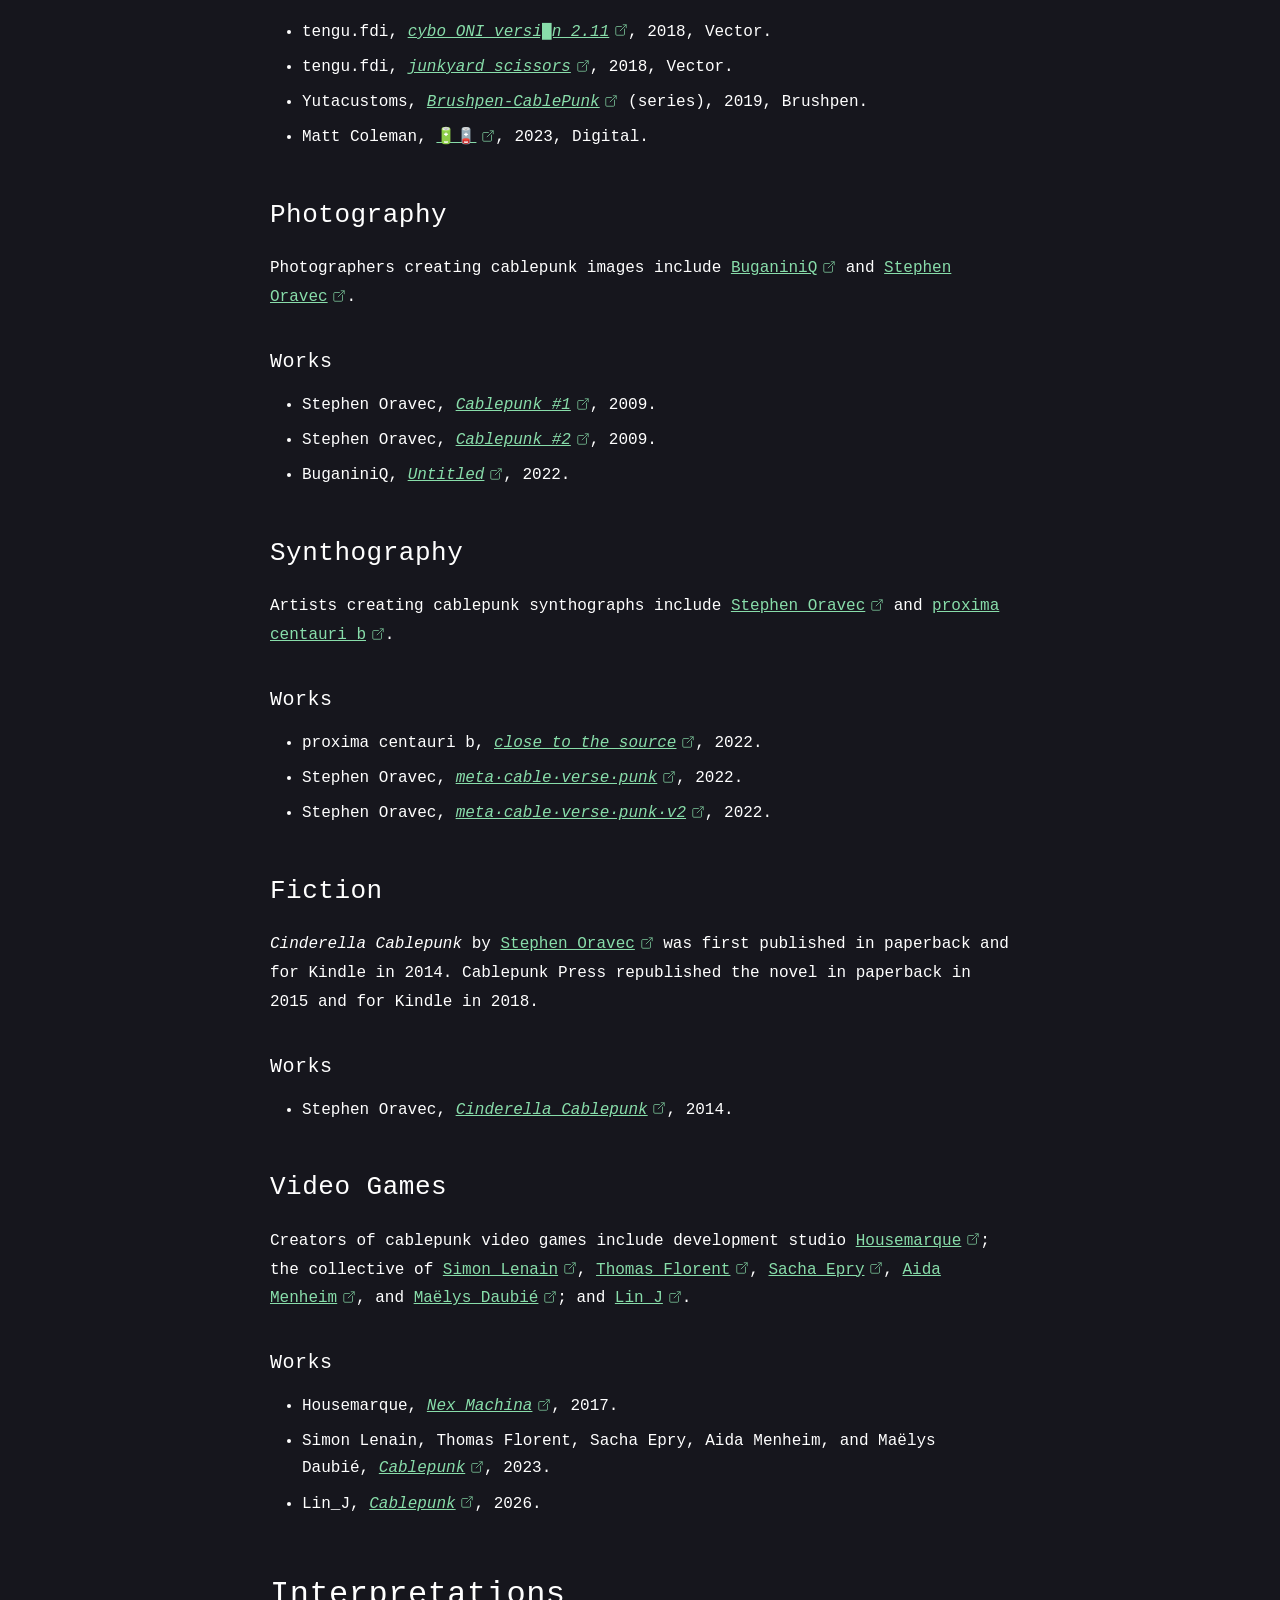
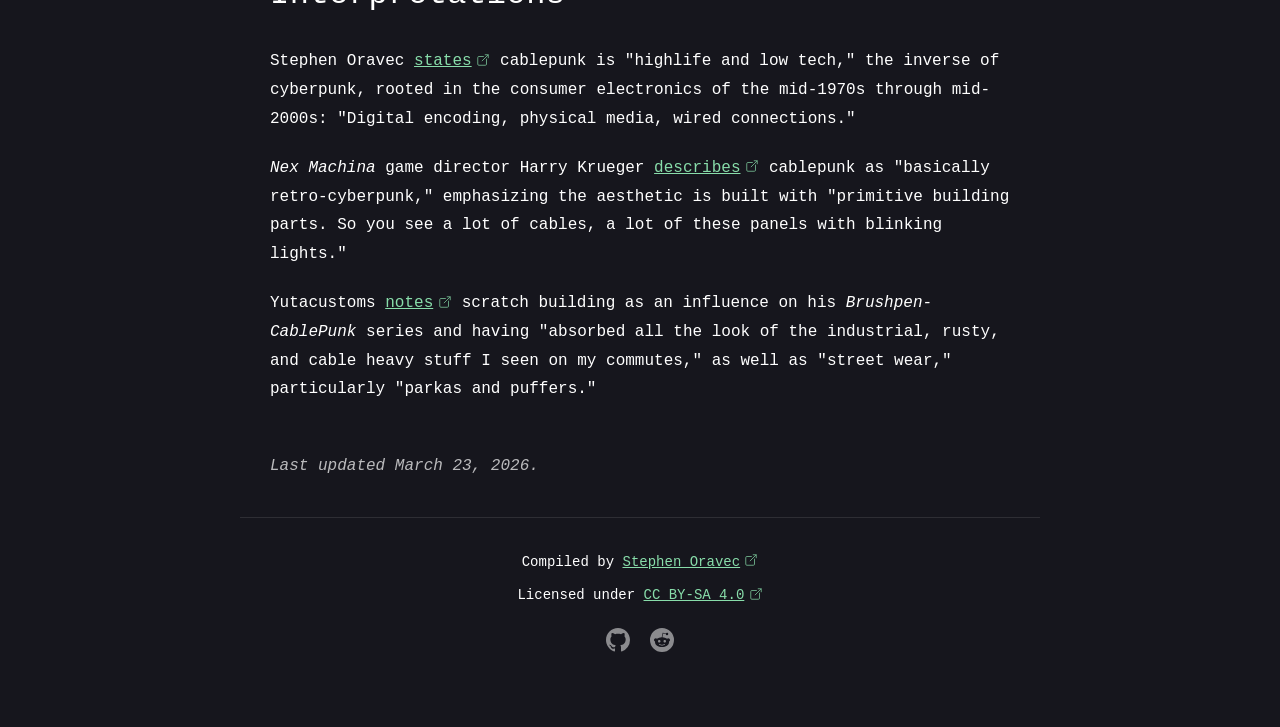
==== commit f5e935cd: "Update definition and date" ====
--- a/index.html
+++ b/index.html
@@ -3,14 +3,14 @@
 <head>
     <meta charset="UTF-8">
     <meta name="viewport" content="width=device-width, initial-scale=1.0">
-    <meta name="description" content="Cablepunk is a derivative of cyberpunk with an aesthetic language dominated by cables. A reference document: chronology and works.">
+    <meta name="description" content="Cablepunk is a derivative of cyberpunk utilizing cables for its aesthetic language. A reference document: chronology and works.">
     <meta name="author" content="Stephen Oravec">
     <meta http-equiv="Content-Security-Policy" content="default-src 'self'; script-src 'none'; style-src 'self'; img-src 'self'; font-src 'self'; connect-src 'none'; frame-ancestors 'none'; base-uri 'self'; form-action 'self';">
     <title>What is cablepunk? | cablepunk.net</title>
     <link rel="icon" type="image/png" href="/favicon.png">
     <link rel="stylesheet" href="/css/styles.css">
     <meta property="og:title" content="What is cablepunk?">
-    <meta property="og:description" content="Cablepunk is a derivative of cyberpunk with an aesthetic language dominated by cables. A reference document: chronology and works.">
+    <meta property="og:description" content="Cablepunk is a derivative of cyberpunk utilizing cables for its aesthetic language. A reference document: chronology and works.">
     <meta property="og:url" content="https://cablepunk.net">
     <meta property="og:type" content="article">
     <meta property="og:site_name" content="cablepunk.net">
@@ -21,7 +21,7 @@
         "@context": "https://schema.org",
         "@type": "Article",
         "headline": "What is cablepunk?",
-        "description": "Cablepunk is a derivative of cyberpunk with an aesthetic language dominated by cables. A reference document: chronology and works.",
+        "description": "Cablepunk is a derivative of cyberpunk utilizing cables for its aesthetic language. A reference document: chronology and works.",
         "author": {
             "@type": "Person",
             "name": "Stephen Oravec",
@@ -29,7 +29,7 @@
         },
         "url": "https://cablepunk.net",
         "datePublished": "2026-03-22",
-        "dateModified": "2026-03-22",
+        "dateModified": "2026-03-23",
         "license": "https://creativecommons.org/licenses/by-sa/4.0/",
         "inLanguage": "en"
     }
@@ -42,7 +42,7 @@
 
             <p class="editorial-statement">This reference is compiled and maintained by <a href="https://stephenoravec.com" target="_blank" rel="noopener noreferrer">Stephen Oravec<span class="sr-only"> (opens in new tab)</span></a>. The works and artists documented here are independent of one another. Inclusion does not imply affiliation. This work is licensed under <a href="https://creativecommons.org/licenses/by-sa/4.0/" target="_blank" rel="noopener noreferrer">CC BY-SA 4.0<span class="sr-only"> (opens in new tab)</span></a>.</p>
 
-            <p>Cablepunk is a derivative of cyberpunk with an aesthetic language of cables.</p>
+            <p>Cablepunk is a derivative of cyberpunk utilizing cables for its aesthetic language.</p>
 
             <h2>History</h2>
 
@@ -129,7 +129,7 @@
 
             <p>Yutacustoms <a href="https://web.archive.org/web/20190330063656/https://www.yutacustoms.com/2019/03/10/cable-punk-a-sub-genre-in-the-making/" target="_blank" rel="noopener noreferrer">notes<span class="sr-only"> (opens in new tab)</span></a> scratch building as an influence on his <em>Brushpen-CablePunk</em> series and having "absorbed all the look of the industrial, rusty, and cable heavy stuff I seen on my commutes," as well as "street wear," particularly "parkas and puffers."</p>
 
-            <p class="updated"><em>Last updated March 22, 2026.</em></p>
+            <p class="updated"><em>Last updated March 23, 2026.</em></p>
         </article>
     </main>
 
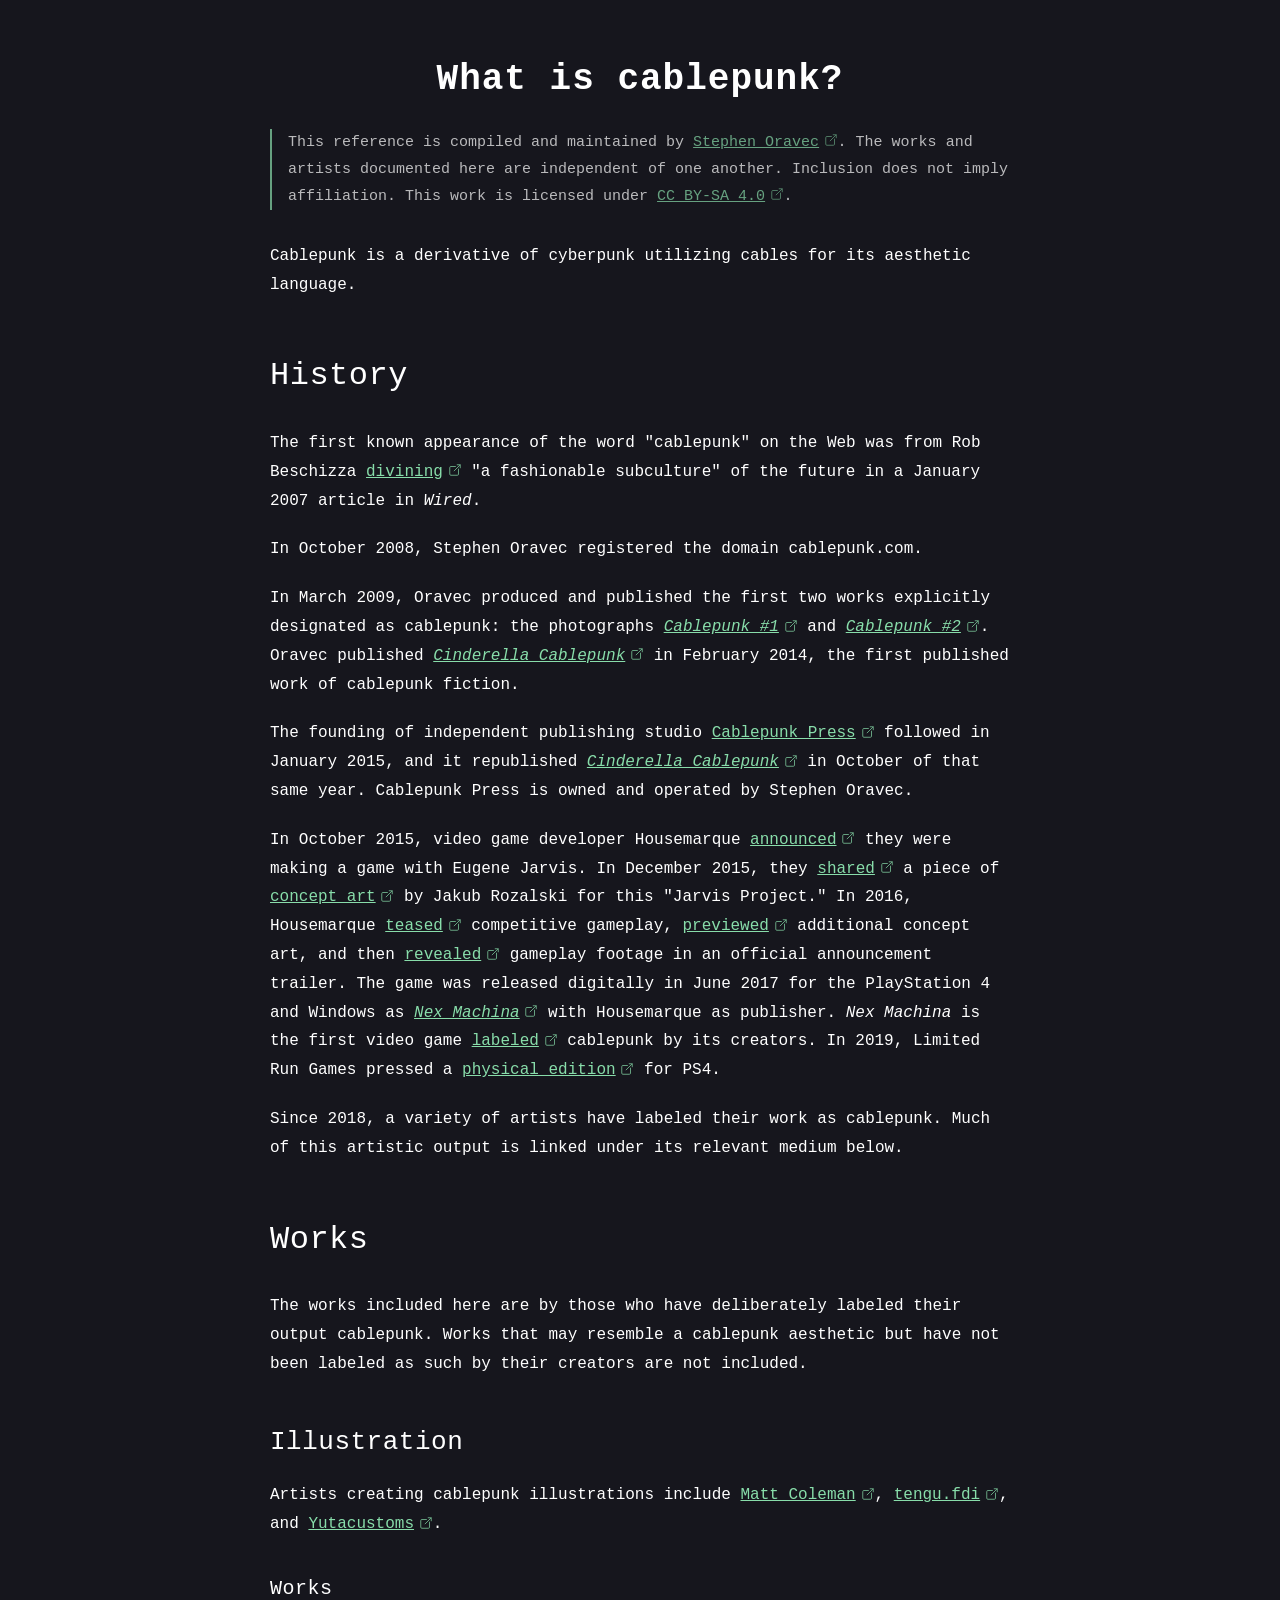
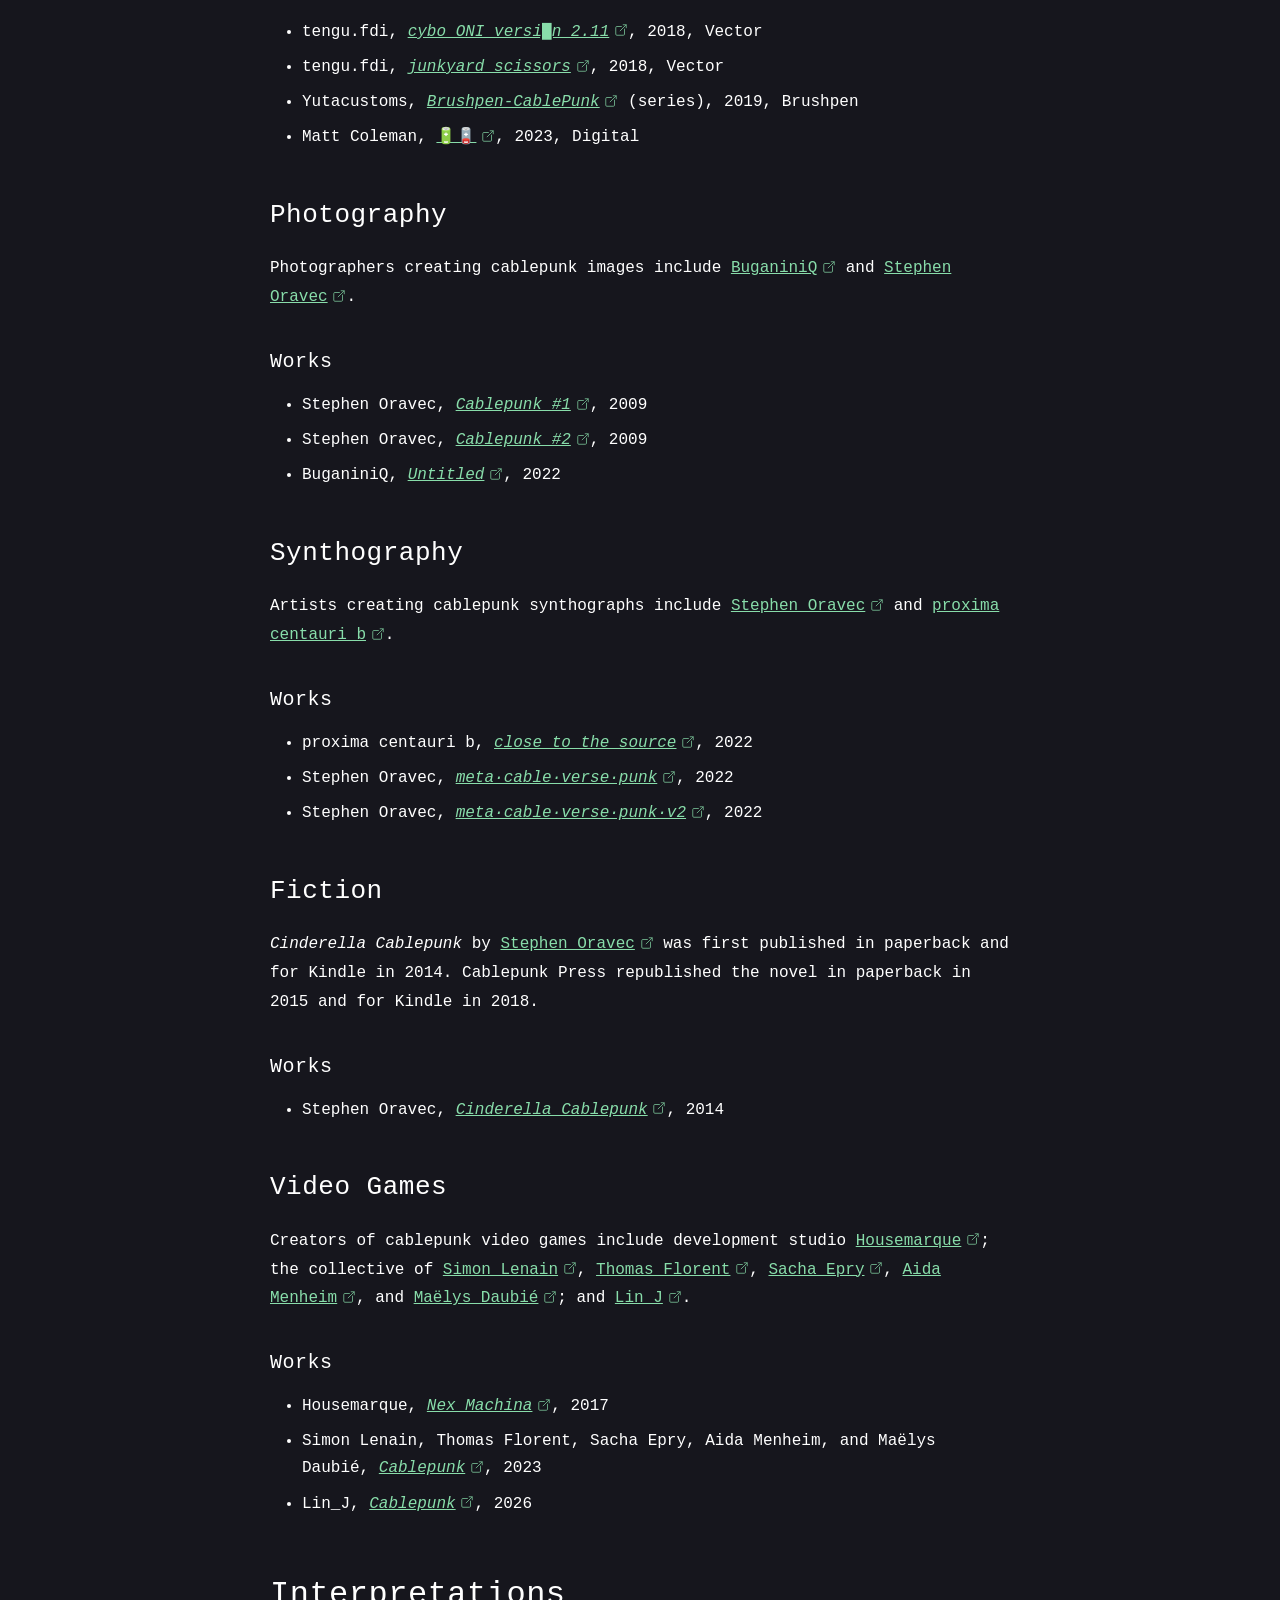
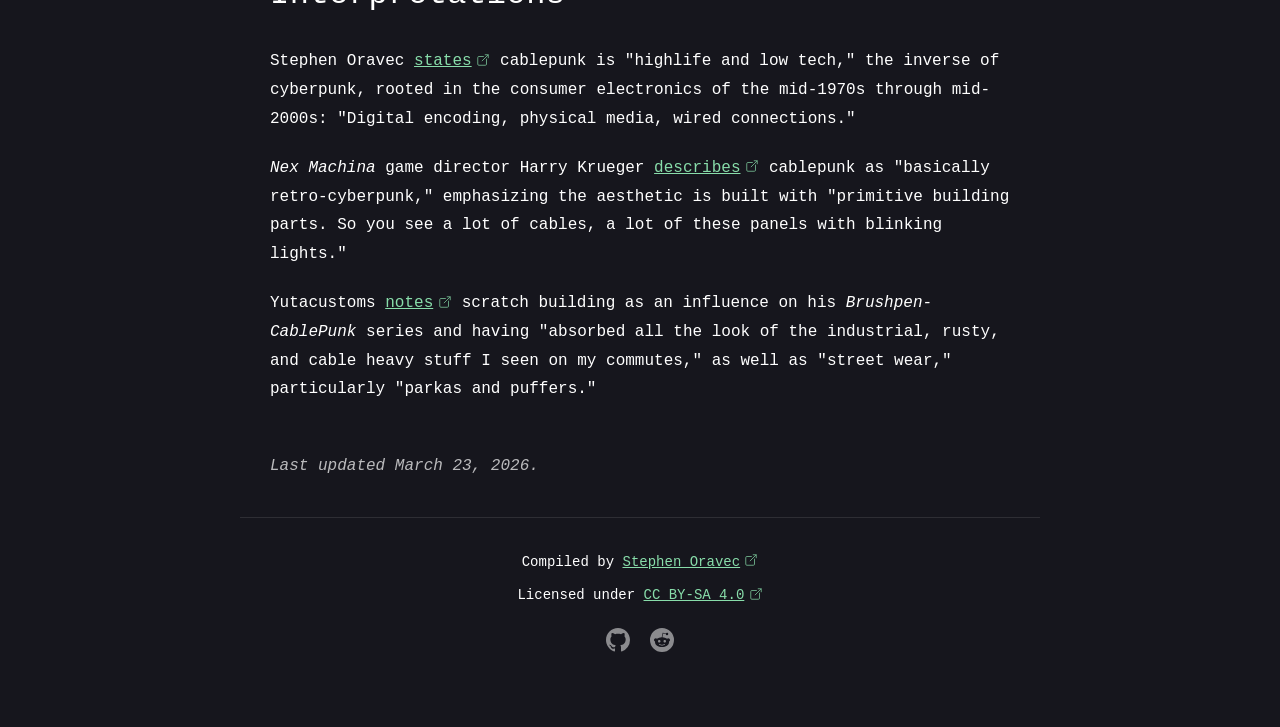
==== commit 7ff900a8: "Remove periods from works" ====
--- a/index.html
+++ b/index.html
@@ -69,10 +69,10 @@
             <h4>Works</h4>
 
             <ul>
-                <li>tengu.fdi, <em><a href="https://www.instagram.com/p/BiaBCb6H7Zx/" target="_blank" rel="noopener noreferrer">cybo ONI versi█n 2.11<span class="sr-only"> (opens in new tab)</span></a></em>, 2018, Vector.</li>
-                <li>tengu.fdi, <em><a href="https://www.instagram.com/p/Bie7tUHHh19/" target="_blank" rel="noopener noreferrer">junkyard scissors<span class="sr-only"> (opens in new tab)</span></a></em>, 2018, Vector.</li>
-                <li>Yutacustoms, <em><a href="https://web.archive.org/web/20190818212635/https://yutacustoms.com/portfolio/brushpen-cablepunk/" target="_blank" rel="noopener noreferrer">Brushpen-CablePunk<span class="sr-only"> (opens in new tab)</span></a></em> (series), 2019, Brushpen.</li>
-                <li>Matt Coleman, <a href="https://www.instagram.com/p/CpGAnUFuaA3/" target="_blank" rel="noopener noreferrer">🔋🪫<span class="sr-only"> (opens in new tab)</span></a>, 2023, Digital.</li>
+                <li>tengu.fdi, <em><a href="https://www.instagram.com/p/BiaBCb6H7Zx/" target="_blank" rel="noopener noreferrer">cybo ONI versi█n 2.11<span class="sr-only"> (opens in new tab)</span></a></em>, 2018, Vector</li>
+                <li>tengu.fdi, <em><a href="https://www.instagram.com/p/Bie7tUHHh19/" target="_blank" rel="noopener noreferrer">junkyard scissors<span class="sr-only"> (opens in new tab)</span></a></em>, 2018, Vector</li>
+                <li>Yutacustoms, <em><a href="https://web.archive.org/web/20190818212635/https://yutacustoms.com/portfolio/brushpen-cablepunk/" target="_blank" rel="noopener noreferrer">Brushpen-CablePunk<span class="sr-only"> (opens in new tab)</span></a></em> (series), 2019, Brushpen</li>
+                <li>Matt Coleman, <a href="https://www.instagram.com/p/CpGAnUFuaA3/" target="_blank" rel="noopener noreferrer">🔋🪫<span class="sr-only"> (opens in new tab)</span></a>, 2023, Digital</li>
             </ul>
 
             <h3>Photography</h3>
@@ -82,9 +82,9 @@
             <h4>Works</h4>
 
             <ul>
-                <li>Stephen Oravec, <em><a href="https://www.redbubble.com/shop/ap/4778109" target="_blank" rel="noopener noreferrer">Cablepunk #1<span class="sr-only"> (opens in new tab)</span></a></em>, 2009.</li>
-                <li>Stephen Oravec, <em><a href="https://www.redbubble.com/shop/ap/4784478" target="_blank" rel="noopener noreferrer">Cablepunk #2<span class="sr-only"> (opens in new tab)</span></a></em>, 2009.</li>
-                <li>BuganiniQ, <em><a href="https://www.instagram.com/p/CYMh8RDhj-x/" target="_blank" rel="noopener noreferrer">Untitled<span class="sr-only"> (opens in new tab)</span></a></em>, 2022.</li>
+                <li>Stephen Oravec, <em><a href="https://www.redbubble.com/shop/ap/4778109" target="_blank" rel="noopener noreferrer">Cablepunk #1<span class="sr-only"> (opens in new tab)</span></a></em>, 2009</li>
+                <li>Stephen Oravec, <em><a href="https://www.redbubble.com/shop/ap/4784478" target="_blank" rel="noopener noreferrer">Cablepunk #2<span class="sr-only"> (opens in new tab)</span></a></em>, 2009</li>
+                <li>BuganiniQ, <em><a href="https://www.instagram.com/p/CYMh8RDhj-x/" target="_blank" rel="noopener noreferrer">Untitled<span class="sr-only"> (opens in new tab)</span></a></em>, 2022</li>
             </ul>
 
             <h3>Synthography</h3>
@@ -94,9 +94,9 @@
             <h4>Works</h4>
 
             <ul>
-                <li>proxima centauri b, <a href="https://www.instagram.com/p/CjUyrNCD4q_/" target="_blank" rel="noopener noreferrer"><em>close to the source</em><span class="sr-only"> (opens in new tab)</span></a>, 2022.</li>
-                <li>Stephen Oravec, <a href="https://opensea.io/item/ethereum/0x73332dfc96b0d31856f7499e8b12417c43d25879/1" target="_blank" rel="noopener noreferrer"><em>meta·cable·verse·punk</em><span class="sr-only"> (opens in new tab)</span></a>, 2022.</li>
-                <li>Stephen Oravec, <a href="https://opensea.io/item/polygon/0xed0b6104870401fa349209bd363a8d779d6b294c/111136037625213522615241391216553970449762786264174565612409490515988542652417" target="_blank" rel="noopener noreferrer"><em>meta·cable·verse·punk·v2</em><span class="sr-only"> (opens in new tab)</span></a>, 2022.</li>
+                <li>proxima centauri b, <a href="https://www.instagram.com/p/CjUyrNCD4q_/" target="_blank" rel="noopener noreferrer"><em>close to the source</em><span class="sr-only"> (opens in new tab)</span></a>, 2022</li>
+                <li>Stephen Oravec, <a href="https://opensea.io/item/ethereum/0x73332dfc96b0d31856f7499e8b12417c43d25879/1" target="_blank" rel="noopener noreferrer"><em>meta·cable·verse·punk</em><span class="sr-only"> (opens in new tab)</span></a>, 2022</li>
+                <li>Stephen Oravec, <a href="https://opensea.io/item/polygon/0xed0b6104870401fa349209bd363a8d779d6b294c/111136037625213522615241391216553970449762786264174565612409490515988542652417" target="_blank" rel="noopener noreferrer"><em>meta·cable·verse·punk·v2</em><span class="sr-only"> (opens in new tab)</span></a>, 2022</li>
             </ul>
 
             <h3>Fiction</h3>
@@ -106,7 +106,7 @@
             <h4>Works</h4>
 
             <ul>
-                <li>Stephen Oravec, <em><a href="https://www.amazon.com/Cinderella-Cablepunk-Stephen-Oravec/dp/1495960048/" target="_blank" rel="noopener noreferrer">Cinderella Cablepunk<span class="sr-only"> (opens in new tab)</span></a></em>, 2014.</li>
+                <li>Stephen Oravec, <em><a href="https://www.amazon.com/Cinderella-Cablepunk-Stephen-Oravec/dp/1495960048/" target="_blank" rel="noopener noreferrer">Cinderella Cablepunk<span class="sr-only"> (opens in new tab)</span></a></em>, 2014</li>
             </ul>
 
             <h3>Video Games</h3>
@@ -116,9 +116,9 @@
             <h4>Works</h4>
 
             <ul>
-                <li>Housemarque, <em><a href="https://housemarque.com/games/nexmachina/" target="_blank" rel="noopener noreferrer">Nex Machina<span class="sr-only"> (opens in new tab)</span></a></em>, 2017.</li>
-                <li>Simon Lenain, Thomas Florent, Sacha Epry, Aida Menheim, and Maëlys Daubié, <em><a href="https://web.archive.org/web/20230519204348/https://ekoon.itch.io/cablepunk" target="_blank" rel="noopener noreferrer">Cablepunk<span class="sr-only"> (opens in new tab)</span></a></em>, 2023.</li>
-                <li>Lin_J, <em><a href="https://lin-j.itch.io/cablepunk" target="_blank" rel="noopener noreferrer">Cablepunk<span class="sr-only"> (opens in new tab)</span></a></em>, 2026.</li>
+                <li>Housemarque, <em><a href="https://housemarque.com/games/nexmachina/" target="_blank" rel="noopener noreferrer">Nex Machina<span class="sr-only"> (opens in new tab)</span></a></em>, 2017</li>
+                <li>Simon Lenain, Thomas Florent, Sacha Epry, Aida Menheim, and Maëlys Daubié, <em><a href="https://web.archive.org/web/20230519204348/https://ekoon.itch.io/cablepunk" target="_blank" rel="noopener noreferrer">Cablepunk<span class="sr-only"> (opens in new tab)</span></a></em>, 2023</li>
+                <li>Lin_J, <em><a href="https://lin-j.itch.io/cablepunk" target="_blank" rel="noopener noreferrer">Cablepunk<span class="sr-only"> (opens in new tab)</span></a></em>, 2026</li>
             </ul>
 
             <h2>Interpretations</h2>
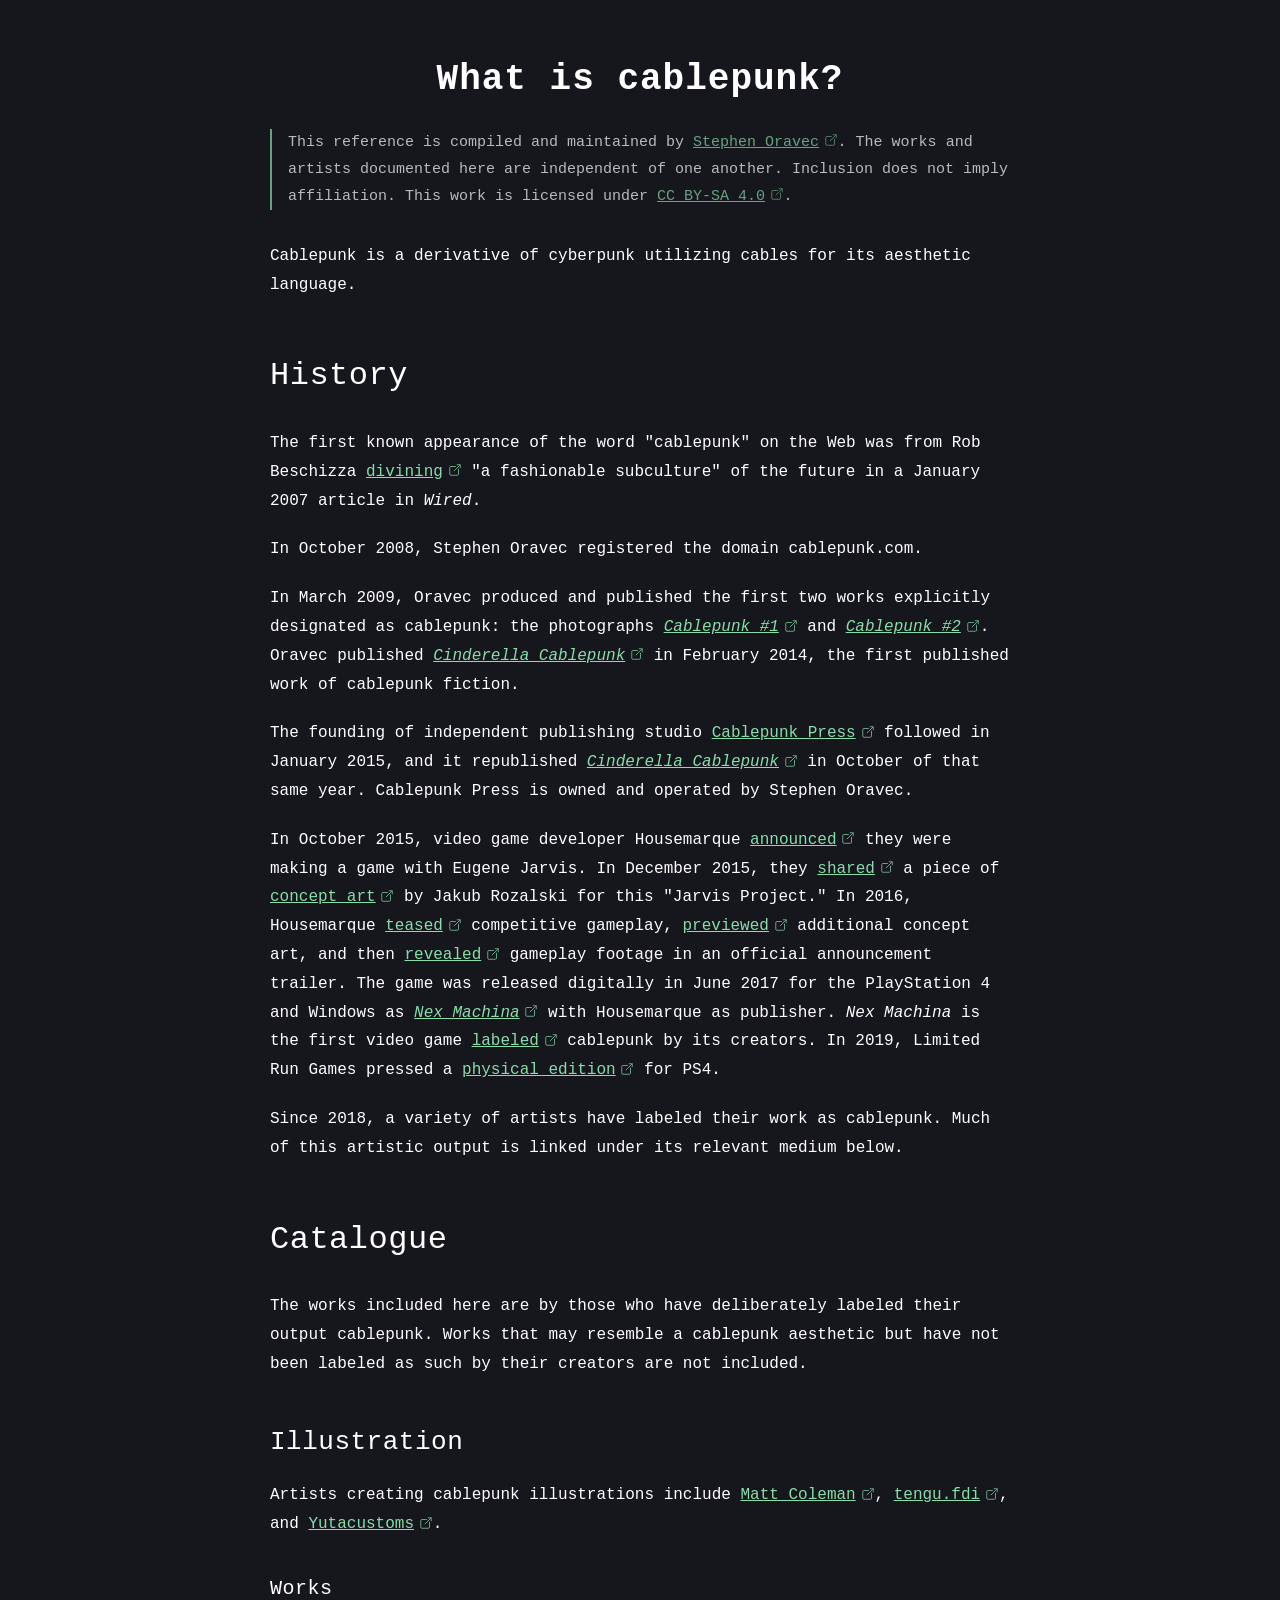
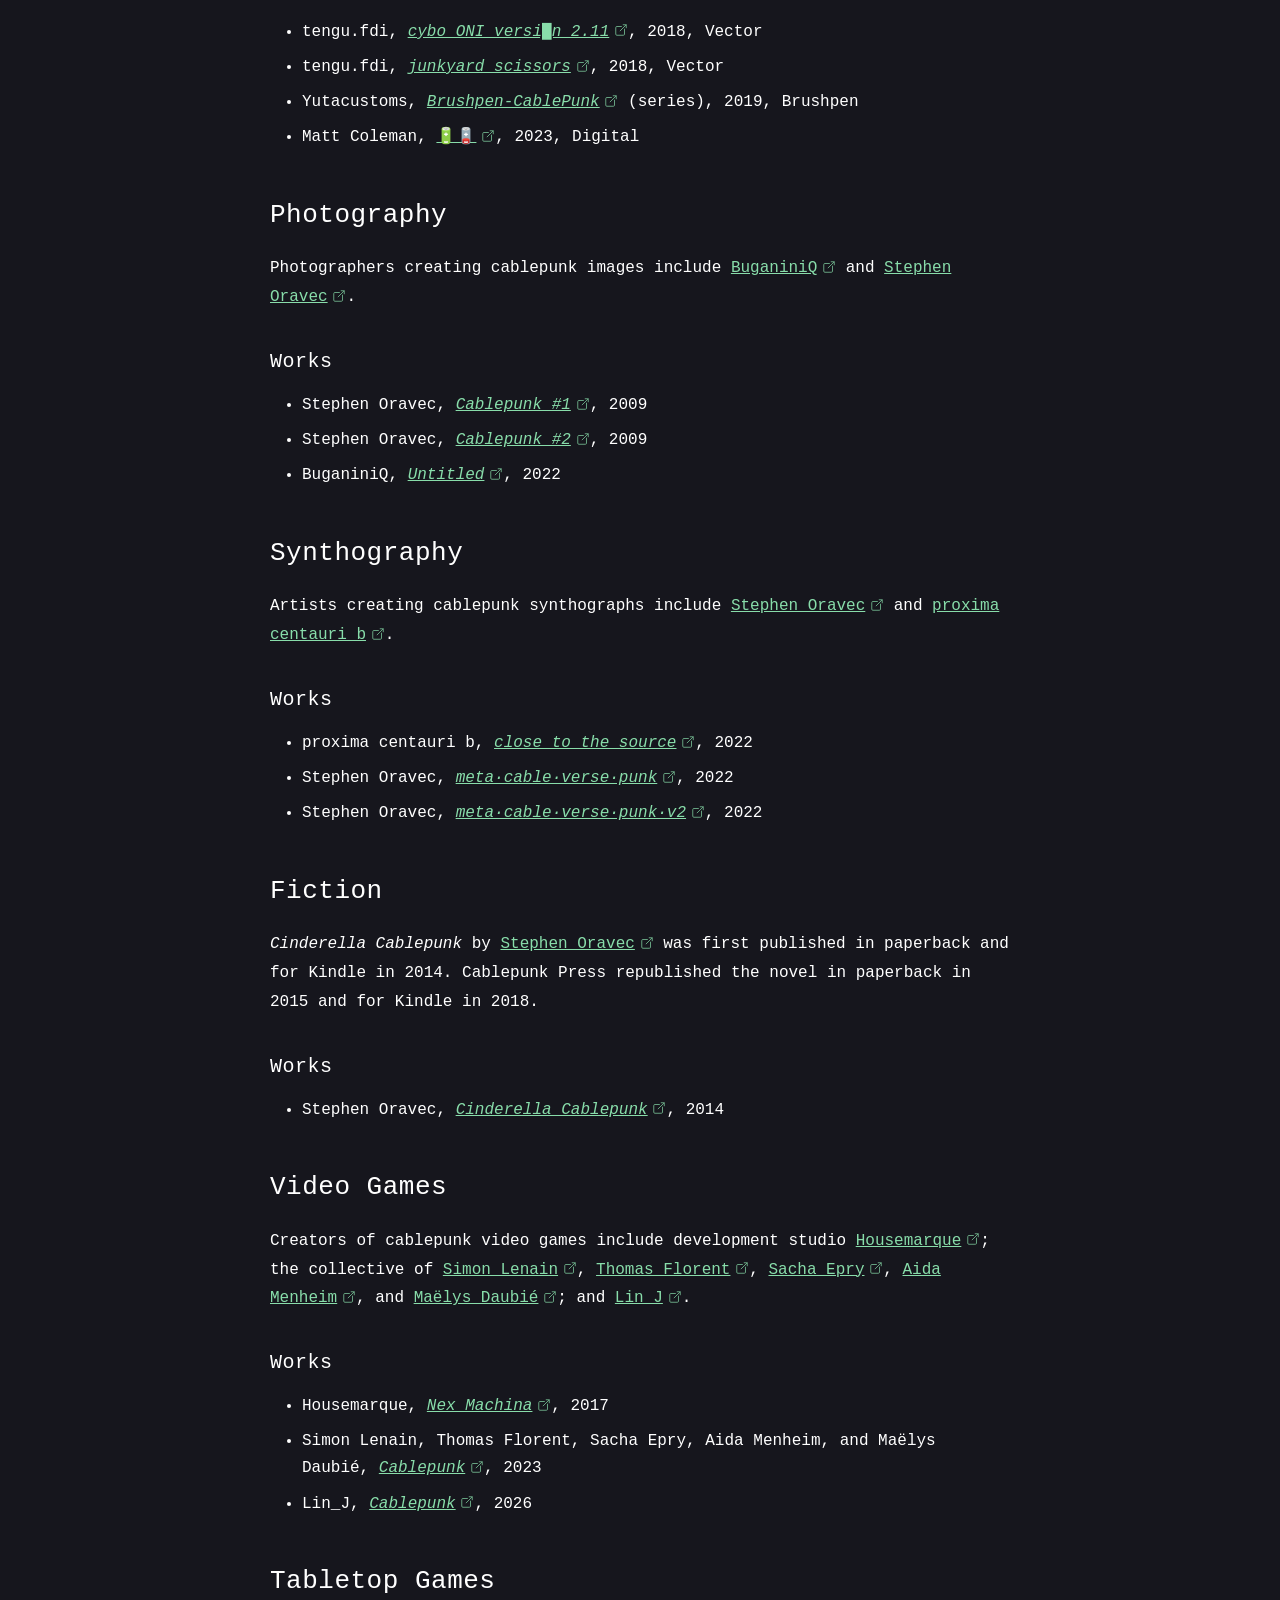
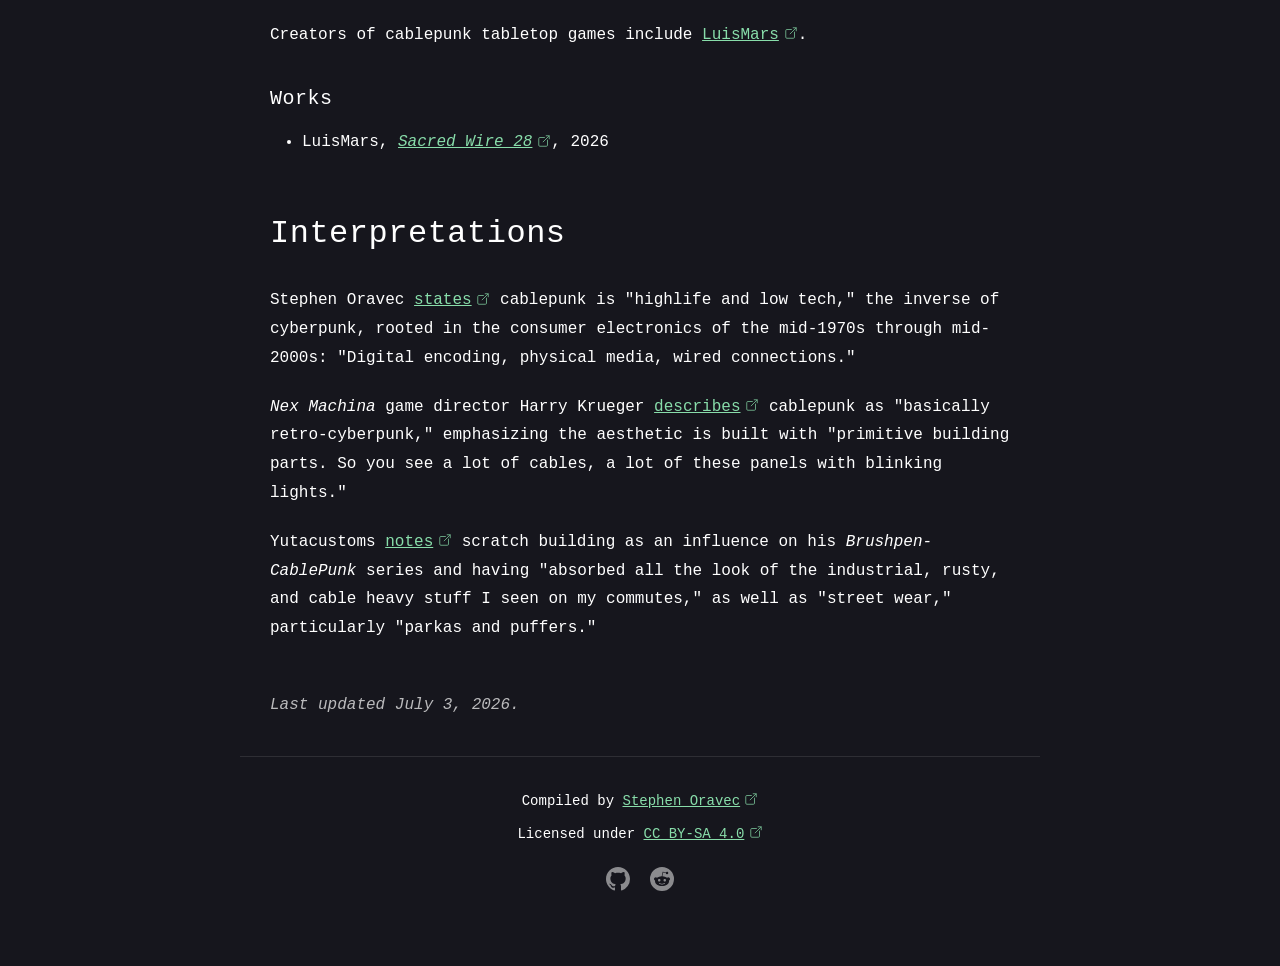
==== commit 5e8f7f27: "Add Sacred Wire 28 by LuisMars" ====
--- a/index.html
+++ b/index.html
@@ -29,7 +29,7 @@
         },
         "url": "https://cablepunk.net",
         "datePublished": "2026-03-22",
-        "dateModified": "2026-03-23",
+        "dateModified": "2026-07-03",
         "license": "https://creativecommons.org/licenses/by-sa/4.0/",
         "inLanguage": "en"
     }
@@ -58,7 +58,7 @@
 
             <p>Since 2018, a variety of artists have labeled their work as cablepunk. Much of this artistic output is linked under its relevant medium below.</p>
 
-            <h2>Works</h2>
+            <h2>Catalogue</h2>
 
             <p>The works included here are by those who have deliberately labeled their output cablepunk. Works that may resemble a cablepunk aesthetic but have not been labeled as such by their creators are not included.</p>
 
@@ -121,6 +121,16 @@
                 <li>Lin_J, <em><a href="https://lin-j.itch.io/cablepunk" target="_blank" rel="noopener noreferrer">Cablepunk<span class="sr-only"> (opens in new tab)</span></a></em>, 2026</li>
             </ul>
 
+            <h3>Tabletop Games</h3>
+
+            <p>Creators of cablepunk tabletop games include <a href="https://www.luismars.com/" target="_blank" rel="noopener noreferrer">LuisMars<span class="sr-only"> (opens in new tab)</span></a>.</p>
+
+            <h4>Works</h4>
+
+            <ul>
+                <li>LuisMars, <em><a href="https://sacredwire28.com/" target="_blank" rel="noopener noreferrer">Sacred Wire 28<span class="sr-only"> (opens in new tab)</span></a></em>, 2026</li>
+            </ul>
+
             <h2>Interpretations</h2>
 
             <p>Stephen Oravec <a href="https://stephenoravec.com/cablepunk" target="_blank" rel="noopener noreferrer">states<span class="sr-only"> (opens in new tab)</span></a> cablepunk is "highlife and low tech," the inverse of cyberpunk, rooted in the consumer electronics of the mid-1970s through mid-2000s: "Digital encoding, physical media, wired connections."</p>
@@ -129,7 +139,7 @@
 
             <p>Yutacustoms <a href="https://web.archive.org/web/20190330063656/https://www.yutacustoms.com/2019/03/10/cable-punk-a-sub-genre-in-the-making/" target="_blank" rel="noopener noreferrer">notes<span class="sr-only"> (opens in new tab)</span></a> scratch building as an influence on his <em>Brushpen-CablePunk</em> series and having "absorbed all the look of the industrial, rusty, and cable heavy stuff I seen on my commutes," as well as "street wear," particularly "parkas and puffers."</p>
 
-            <p class="updated"><em>Last updated March 23, 2026.</em></p>
+            <p class="updated"><em>Last updated July 3, 2026.</em></p>
         </article>
     </main>
 
